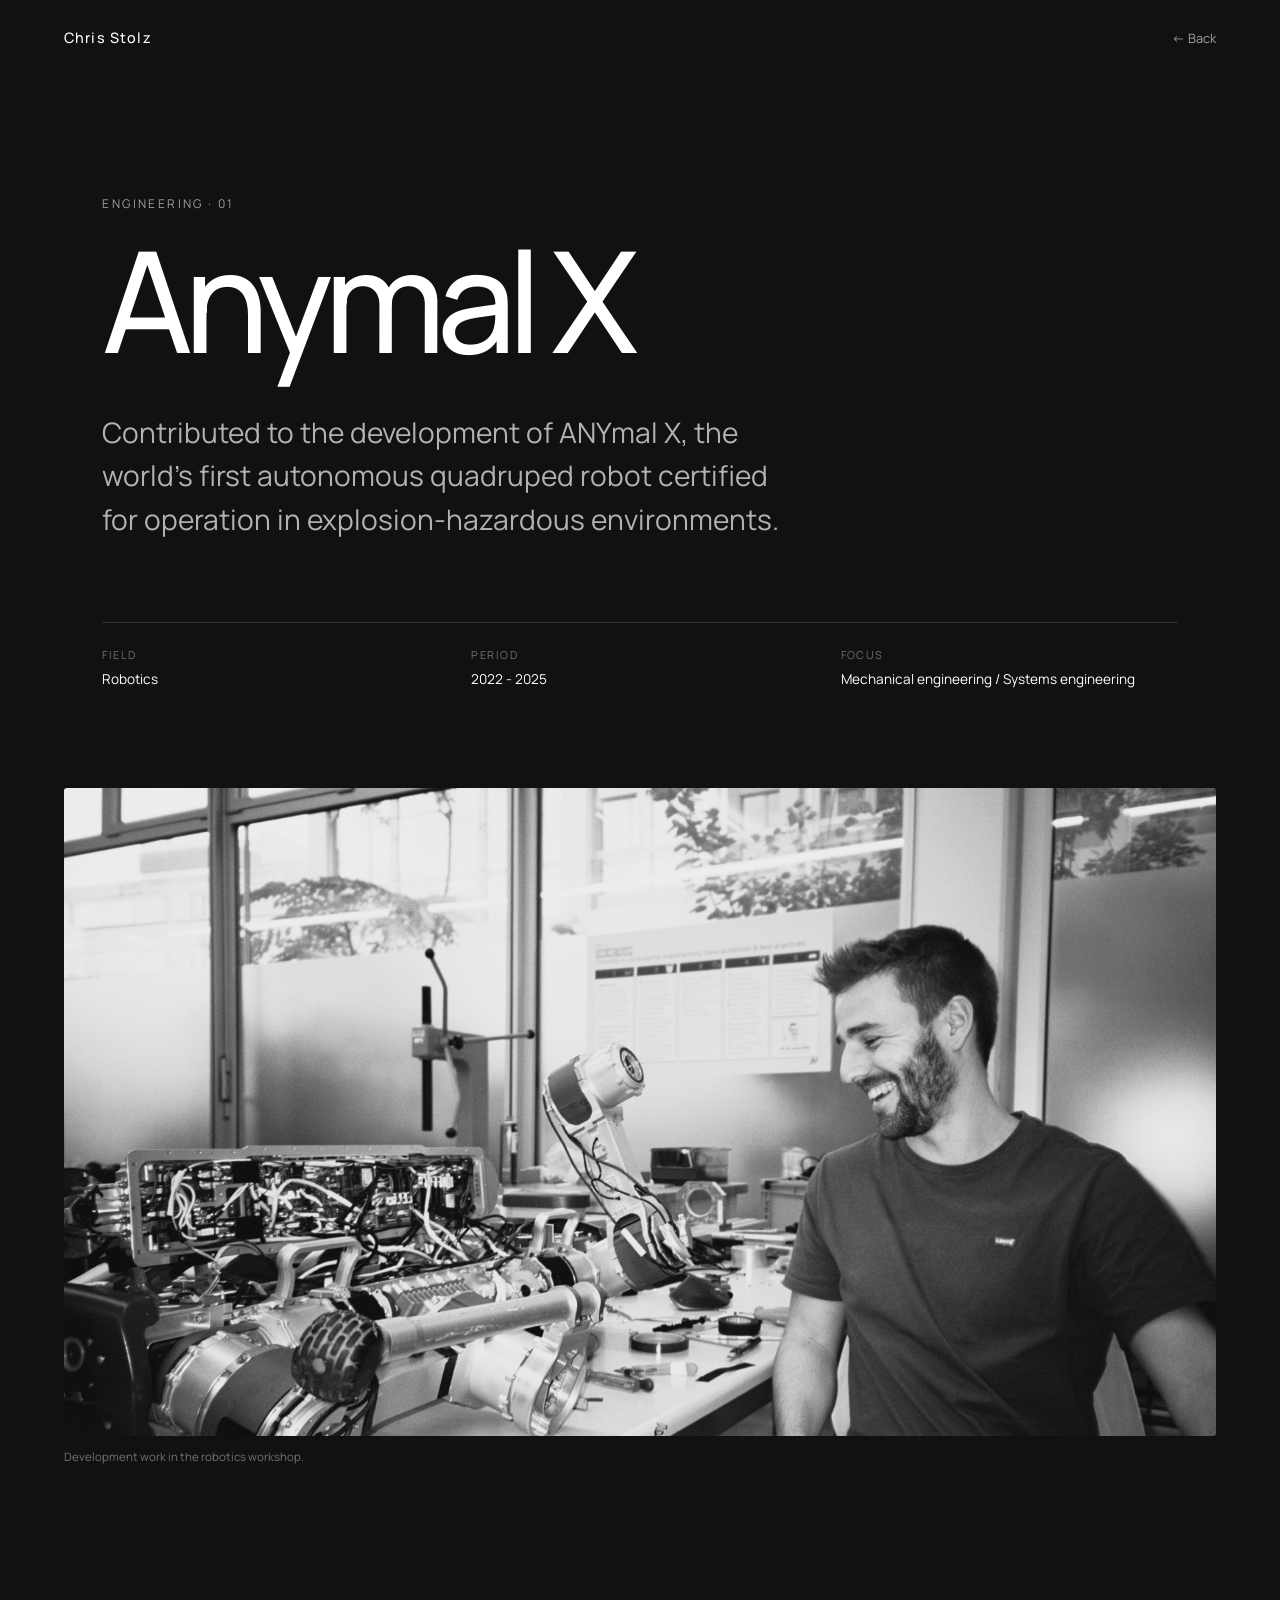
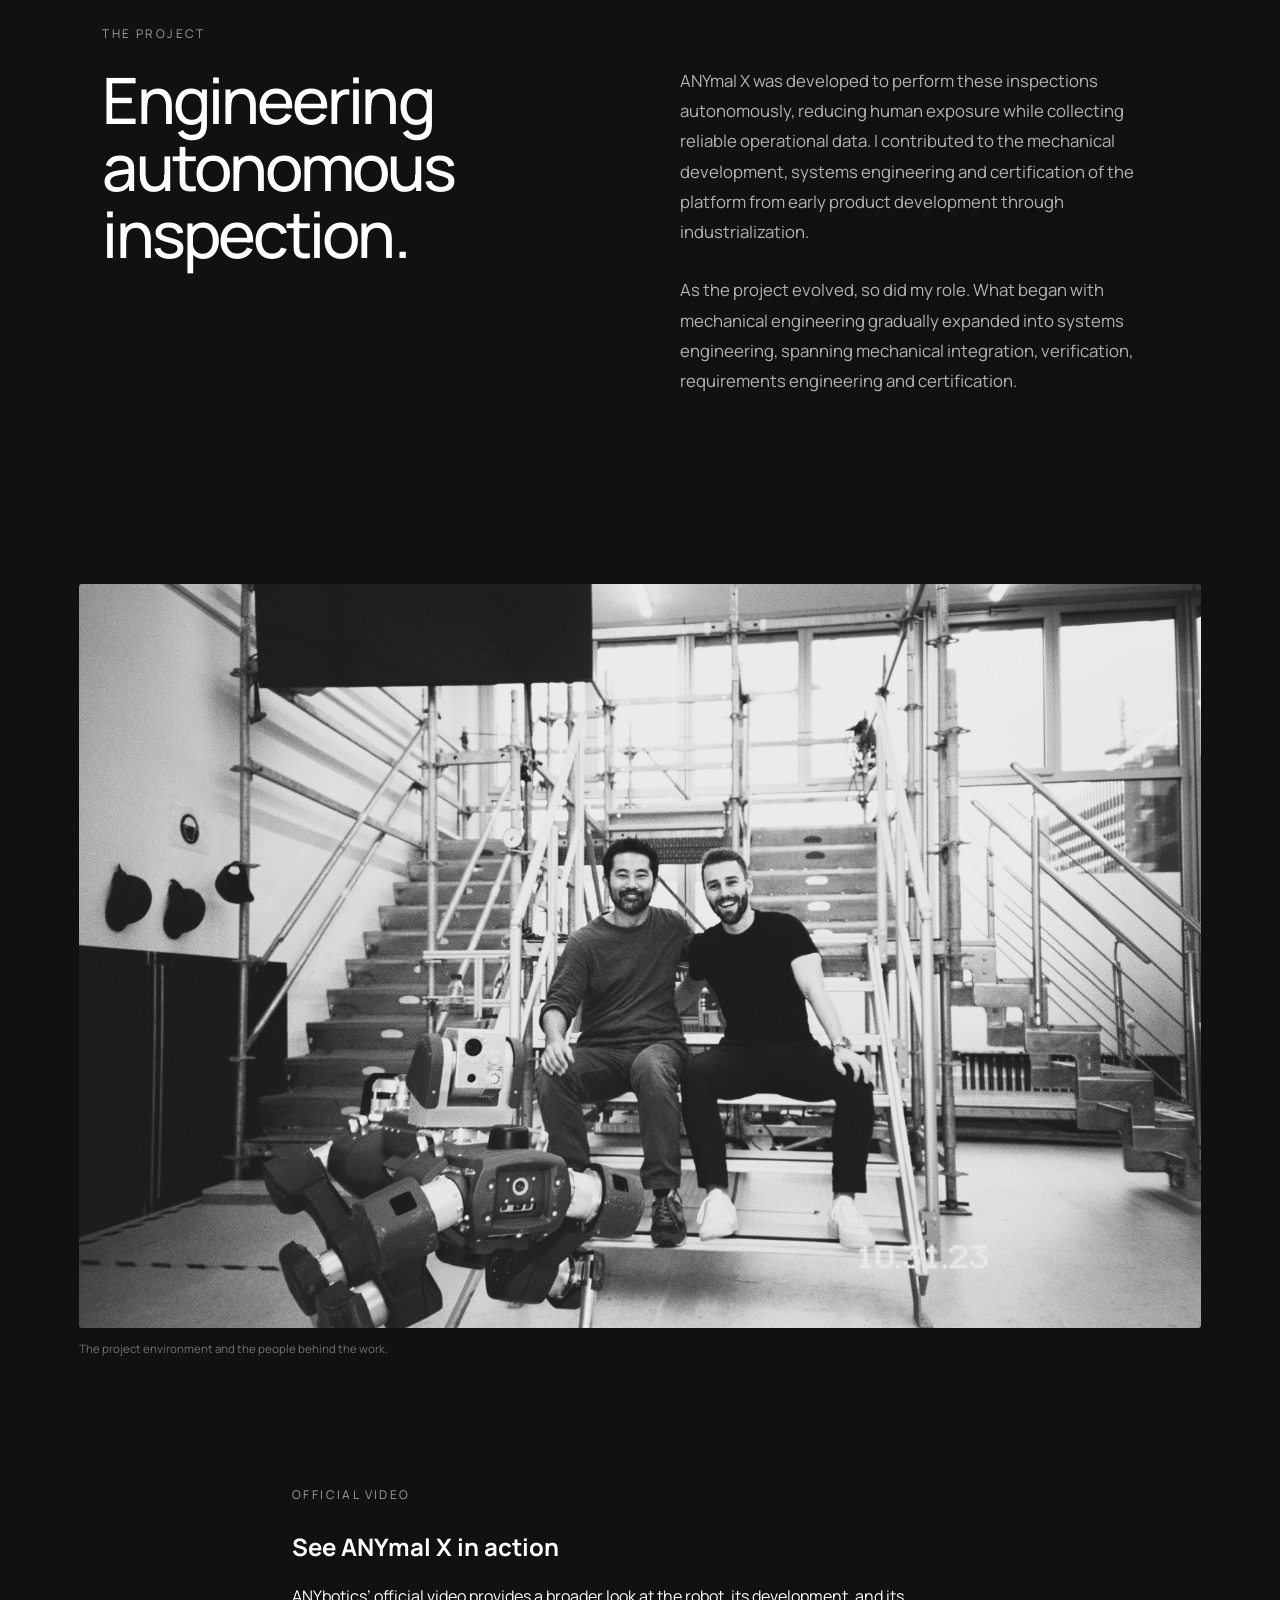
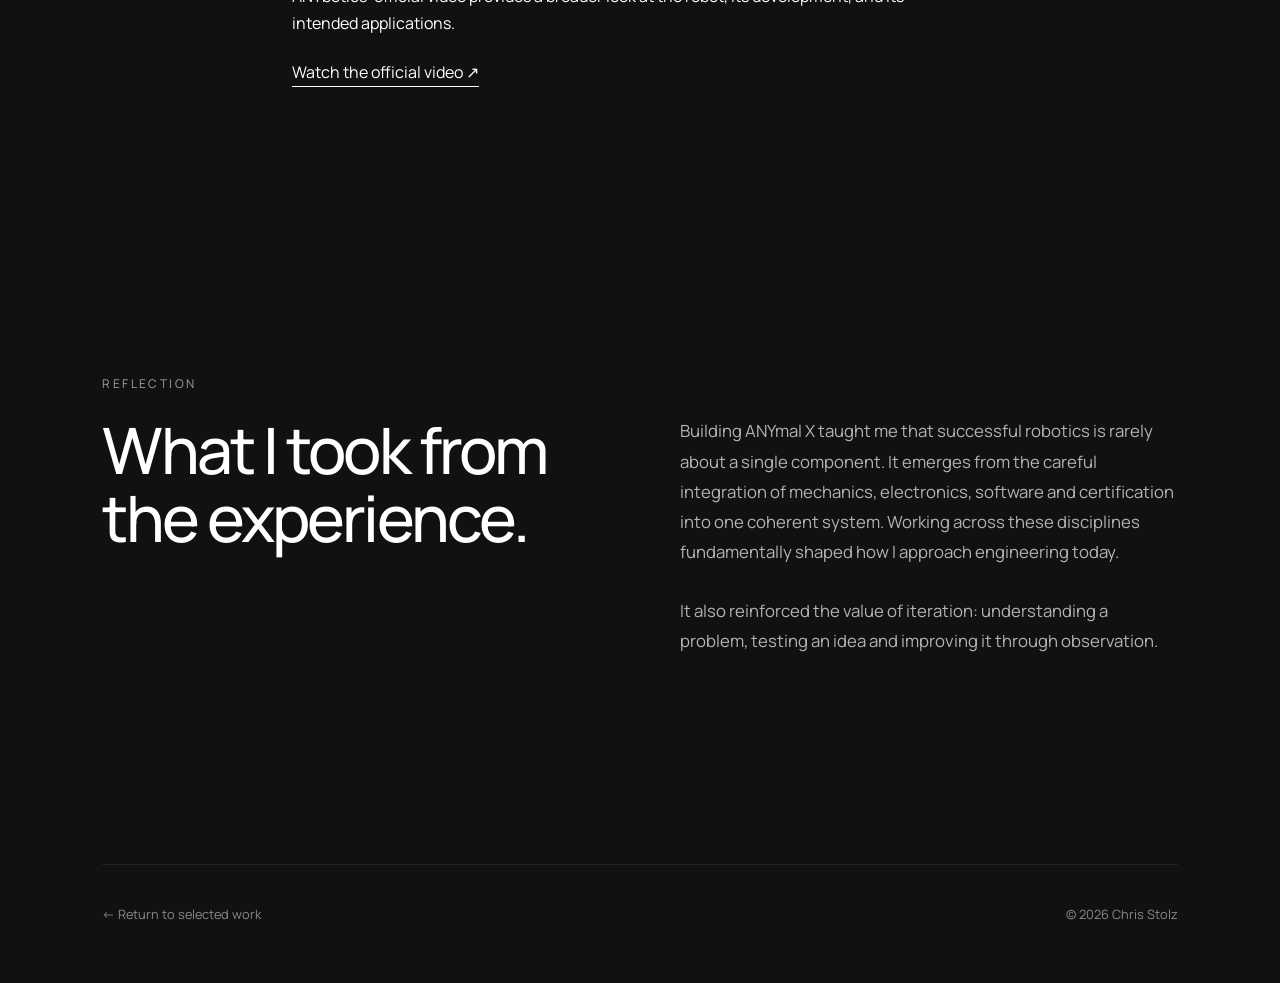
==== anymal-x.html @ 0d8bde3e "updated anymal x project page" ====
<!DOCTYPE html>
<html lang="en">

<head>
    <meta charset="UTF-8">

    <meta
        name="viewport"
        content="width=device-width, initial-scale=1.0"
    >

    <title>Anymal X — Chris Stolz</title>

    <meta
        name="description"
        content="An engineering project involving the Anymal X mobile robotic platform."
    >

    <link rel="preconnect" href="https://fonts.googleapis.com">
    <link rel="preconnect" href="https://fonts.gstatic.com" crossorigin>

    <link
        href="https://fonts.googleapis.com/css2?family=Manrope:wght@300;400;500;600&display=swap"
        rel="stylesheet"
    >

    <link rel="stylesheet" href="css/style.css">
</head>

<body class="project-page">

    <header class="project-navigation">

        <a href="index.html" class="project-home">
            Chris Stolz
        </a>

        <a href="index.html#engineering" class="project-back">
            ← Back
        </a>

    </header>

    <main>

        <section class="project-introduction">

            <p class="section-label">Engineering · 01</p>

            <h1>Anymal X</h1>

            <p class="project-lead">
                Contributed to the development of ANYmal X, the world's first autonomous quadruped robot certified for operation in explosion-hazardous environments.
            </p>

            <div class="project-details">

                <div>
                    <p class="project-detail-label">Field</p>
                    <p>Robotics</p>
                </div>

                <div>
                    <p class="project-detail-label">Period</p>
                    <p>2022 - 2025</p>
                </div>

                <div>
                    <p class="project-detail-label">Focus</p>
                    <p>Mechanical engineering / Systems engineering</p>
                </div>

            </div>

        </section>

        <figure class="project-hero-image">

            <img
                src="images/anymal-workshop.JPG"
                alt="Working beside the Anymal X robot in a robotics workshop"
            >

            <figcaption>
                Development work in the robotics workshop.
            </figcaption>

        </figure>

        <section class="project-story">

            <p class="section-label">The project</p>

            <div class="project-story-layout">

                <h2>
                    Engineering autonomous inspection.
                </h2>

                <div class="project-story-text">

                    <p>
                        ANYmal X was developed to perform these inspections autonomously, reducing human exposure while collecting reliable operational data. 
                        I contributed to the mechanical development, systems engineering and certification of the platform from early product development through industrialization.
                    </p>

                    <p>
                        As the project evolved, so did my role. What began with mechanical engineering gradually expanded into systems engineering, spanning mechanical integration, verification, requirements engineering and certification.
                    </p>

                </div>

            </div>

        </section>


        <figure class="project-secondary-image">

            <img
                src="images/anymal-team.JPG"
                alt="Two engineers seated beside the Anymal X robot"
                loading="lazy"
            >

            <figcaption>
                The project environment and the people behind the work.
            </figcaption>

        </figure>


        <section class="project-video">
            <p class="section-label">Official video</p>

            <h2>See ANYmal X in action</h2>

            <p>
                ANYbotics’ official video provides a broader look at the robot,
                its development, and its intended applications.
            </p>

            <a
                href="https://www.youtube.com/watch?v=wOWa8oQ7L2Q"
                target="_blank"
                rel="noopener noreferrer"
                class="video-link"
            >
                Watch the official video ↗
            </a>
        </section>




        <section class="project-story project-reflection">

            <p class="section-label">Reflection</p>

            <div class="project-story-layout">

                <h2>
                    What I took from the experience.
                </h2>

                <div class="project-story-text">

                    <p>
                        Building ANYmal X taught me that successful robotics is rarely about a single component. 
                        It emerges from the careful integration of mechanics, electronics, software and 
                        certification into one coherent system. Working across these disciplines fundamentally shaped how I approach engineering today.
                    </p>

                    <p>
                        It also reinforced the value of iteration:
                        understanding a problem, testing an idea and
                        improving it through observation.
                    </p>

                </div>

            </div>

        </section>

        <footer class="project-footer">

            <a href="index.html#engineering">
                ← Return to selected work
            </a>

            <p>© 2026 Chris Stolz</p>

        </footer>

    </main>

</body>

</html>
---- css/style.css ----
* {
    margin: 0;
    padding: 0;
    box-sizing: border-box;
}

html {
    scroll-behavior: smooth;
}

body {
    background: #111;
    color: white;
    font-family: "Manrope", sans-serif;
}

a {
    color: inherit;
    text-decoration: none;
}

/* Hero section */

.hero {
    position: relative;
    min-height: 100vh;

    background-image:
        linear-gradient(
            rgba(0, 0, 0, 0.35),
            rgba(0, 0, 0, 0.5)
        ),
        url("../images/hero.JPG");

    background-size: cover;
    background-position: center;
    background-repeat: no-repeat;

    display: flex;
    justify-content: center;
    align-items: center;

    text-align: center;
}

/* Navigation */

.navbar {
    position: absolute;
    top: 0;
    left: 0;

    width: 100%;
    padding: 28px 5%;

    display: flex;
    justify-content: space-between;
    align-items: center;
}

.logo {
    font-size: 1.1rem;
    font-weight: bold;
    letter-spacing: 0.15rem;
}

.nav-links {
    display: flex;
    gap: 32px;
}

.nav-links a {
    font-size: 0.9rem;
    opacity: 0.85;
    transition: opacity 0.2s ease;
}

.nav-links a:hover {
    opacity: 1;
}

/* Hero text */

.hero-content {
    padding: 0 24px;
}

.hero h1 {
    font-size: clamp(3rem, 7vw, 6rem);
    margin-bottom: 18px;
    letter-spacing: -0.04em;
    font-weight: 500;
}

.hero-content p {
    font-size: clamp(1rem, 2vw, 1.35rem);
    letter-spacing: 0.12em;
    line-height: 1.6;
}

/* Scroll indicator */

.scroll-link {
    position: absolute;
    bottom: 30px;

    display: flex;
    flex-direction: column;
    gap: 8px;

    font-size: 0.8rem;
    letter-spacing: 0.12em;
    text-transform: uppercase;
    opacity: 0.8;
}

.scroll-link span {
    font-size: 1.3rem;
}

/* General sections */

.section {
    min-height: 70vh;
    padding: 120px 8%;

    display: flex;
    flex-direction: column;
    justify-content: center;

    border-bottom: 1px solid rgba(255, 255, 255, 0.12);
}

.section-label {
    margin-bottom: 24px;

    font-size: 0.75rem;
    letter-spacing: 0.2em;
    text-transform: uppercase;
    opacity: 0.6;
}

.section h2 {
    max-width: 900px;

    font-size: clamp(2.2rem, 5vw, 4.5rem);
    line-height: 1.1;
    letter-spacing: -0.04em;
}

.section-text {
    max-width: 720px;
    margin-top: 32px;

    font-size: 1.15rem;
    line-height: 1.8;
    opacity: 0.75;
}



/* Contact */

.contact-links {
    margin-top: 48px;

    display: flex;
}

.contact-links a {
    font-size: 1rem;

    opacity: 0.6;

    border-bottom: 1px solid rgba(255,255,255,0.3);

    padding-bottom: 5px;

    transition:
        opacity .25s ease,
        border-color .25s ease;
}

.contact-links a:hover {
    opacity: 1;

    border-bottom-color: white;
}

.footer-note {
    margin-top: 80px;

    font-size: .8rem;

    letter-spacing: .08em;

    opacity: .25;
}




/* Featured engineering project */

.engineering-section {
    padding-bottom: 160px;
}

.featured-project {
    width: 100%;
    margin-top: 80px;

    display: block;
}

.featured-project-image {
    width: 100%;
    overflow: hidden;
    border-radius: 3px;
}

.featured-project-image img {
    width: 100%;
    height: auto;
    display: block;

    filter: grayscale(100%);

    transition:
        transform 0.7s ease,
        opacity 0.4s ease;
}

.featured-project:hover .featured-project-image img {
    transform: scale(1.008);
    opacity: 0.9;
}

.featured-project-info {
    margin-top: 28px;

    display: grid;
    grid-template-columns: 1fr 1fr;
    gap: 40px;
    align-items: start;
}

.project-number {
    margin-bottom: 8px;

    font-size: 0.7rem;
    letter-spacing: 0.15em;
    opacity: 0.4;
}

.featured-project h3 {
    font-size: clamp(2rem, 4vw, 3.6rem);
    font-weight: 500;
    line-height: 1;
    letter-spacing: -0.04em;
}

.project-summary {
    max-width: 500px;
    justify-self: end;
}

.project-summary p {
    font-size: 1rem;
    line-height: 1.7;
    opacity: 0.65;
}

.project-link {
    display: inline-block;
    margin-top: 24px;

    font-size: 0.85rem;
    letter-spacing: 0.04em;
    opacity: 0.7;

    transition: opacity 0.25s ease;
}

.featured-project:hover .project-link {
    opacity: 1;
}

























/* Photography contact sheet */

.photography-section {
    padding-bottom: 160px;
}


.contact-sheet {
    width: 100%;
    margin-top: 100px;

    display: grid;
    grid-template-columns: repeat(12, minmax(0, 1fr));
    gap: 90px 36px;

    align-items: start;
}



.photo-frame {
    padding: 0;
    border: 0;
    background: none;
    cursor: zoom-in;

    display: block;
    overflow: hidden;
}


.photo-large {
    grid-column: span 7;
}

.photo-medium {
    grid-column: span 5;
}

.photo-small {
    grid-column: span 4;
}

.photo-lower {
    margin-top: 80px;
}



.photo-frame img {
    width: 100%;
    height: auto;
    display: block;
    border-radius: 3px;

    transition:
        transform 0.5s ease,
        opacity 0.5s ease;
}

.photo-frame:hover img {
    transform: scale(1.015);
    opacity: 0.88;
}

/* Lightbox */

.lightbox {
    position: fixed;
    inset: 0;
    z-index: 1000;

    padding: 40px;

    display: flex;
    justify-content: center;
    align-items: center;

    background: rgba(8, 8, 8, 0.96);

    opacity: 0;
    visibility: hidden;

    transition:
        opacity 0.3s ease,
        visibility 0.3s ease;
}

.lightbox.is-open {
    opacity: 1;
    visibility: visible;
}

.lightbox-content {
    max-width: min(92vw, 1500px);
    max-height: 92vh;

    display: flex;
    flex-direction: column;
    align-items: center;
}

.lightbox-image {
    display: block;

    max-width: 100%;
    max-height: 72vh;

    object-fit: contain;
}


.lightbox-caption {
    margin-top: 24px;
    padding-bottom: 8px;

    text-align: center;
    color: rgba(255, 255, 255, 0.52);
}

.lightbox-caption p {
    margin: 4px 0;

    font-size: 0.78rem;
    line-height: 1.5;
    letter-spacing: 0.04em;
}

.lightbox-caption .lightbox-title {
    margin-bottom: 10px;

    color: rgba(255, 255, 255, 0.9);
    font-size: 0.95rem;
    font-weight: 500;
}

.lightbox-caption .lightbox-film {
    margin-top: 10px;
}

.lightbox-caption .lightbox-credit {
    margin-top: 10px;
    font-size: 0.7rem;
    opacity: 0.75;
}



.lightbox-close {
    position: absolute;
    top: 24px;
    right: 30px;

    border: 0;
    padding: 8px;

    background: none;
    color: white;

    font-family: inherit;
    font-size: 2rem;
    font-weight: 200;

    cursor: pointer;
    opacity: 0.65;
}

.lightbox-close:hover {
    opacity: 1;
}

body.lightbox-open {
    overflow: hidden;
}























/* Tablet and smartphone layout */

@media (max-width: 700px) {
    .hero {
        min-height: 100svh;

        /*
        Move the visible crop toward the most important
        part of the photograph.
        */
        background-position: 62% center;
    }

    .navbar {
        padding: 20px;
    }

    .logo {
        font-size: 1rem;
    }

    .nav-links {
        gap: 18px;
    }

    .nav-links a {
        font-size: 0.75rem;
    }

    .hero-content {
        width: 100%;
        padding: 0 24px;
    }

    .hero h1 {
        font-size: clamp(2.8rem, 14vw, 4.2rem);
        line-height: 1;
        margin-bottom: 16px;
    }

    .hero-content p {
        max-width: 300px;
        margin: 0 auto;

        font-size: 0.9rem;
        line-height: 1.7;
        letter-spacing: 0.08em;
    }

    .scroll-link {
        bottom: 22px;
        font-size: 0.65rem;
    }

    .section {
        min-height: auto;
        padding: 90px 24px;
    }

    .section h2 {
        font-size: clamp(2.2rem, 11vw, 3.4rem);
    }

    .section-text {
        font-size: 1rem;
        line-height: 1.7;
    }


    .photography-section {
    padding-bottom: 100px;
    }


    .contact-sheet {
        margin-top: 56px;

        grid-template-columns: repeat(2, minmax(0, 1fr));
        gap: 34px 16px;
    }

    .photo-large,
    .photo-medium,
    .photo-small {
        grid-column: span 1;
    }

    .photo-lower {
        margin-top: 32px;
    }
 

    .lightbox {
        padding: 18px;
    }

    .lightbox-image {
        max-width: 100%;
        max-height: 68vh;
    }

    .lightbox-close {
        top: 14px;
        right: 16px;
    }


    .lightbox-content {
    max-width: 100%;
    max-height: 92vh;
    }


    .lightbox-caption {
        margin-top: 18px;
    }

    .lightbox-caption p {
        font-size: 0.72rem;
    }


    .engineering-section {
    padding-bottom: 100px;
    }

    .featured-project {
        margin-top: 56px;
    }

    .featured-project-info {
        margin-top: 20px;

        grid-template-columns: 1fr;
        gap: 24px;
    }

    .project-summary {
        justify-self: start;
    }

    .featured-project h3 {
        font-size: 2.4rem;
    }

}

@media (max-width: 520px) {
    .nav-links a:nth-child(2),
    .nav-links a:nth-child(3) {
        display: none;
    }

    .contact-sheet {
        grid-template-columns: 1fr;
        gap: 42px;
    }

    .photo-large,
    .photo-medium,
    .photo-small {
        grid-column: 1;
    }

    .photo-lower {
        margin-top: 0;
    }
}














/* Individual project page */

.project-page {
    background: #111;
}

.project-navigation {
    width: 100%;
    padding: 28px 5%;

    display: flex;
    justify-content: space-between;
    align-items: center;
}

.project-home {
    font-size: 0.9rem;
    font-weight: 500;
    letter-spacing: 0.08em;
}

.project-back {
    font-size: 0.8rem;
    opacity: 0.6;

    transition: opacity 0.25s ease;
}

.project-back:hover {
    opacity: 1;
}

.project-introduction {
    padding: 120px 8% 100px;
}

.project-introduction h1 {
    max-width: 1100px;

    font-size: clamp(4rem, 11vw, 10rem);
    font-weight: 500;
    line-height: 0.9;
    letter-spacing: -0.065em;
}

.project-lead {
    max-width: 700px;
    margin-top: 48px;

    font-size: clamp(1.2rem, 2.2vw, 1.8rem);
    line-height: 1.55;
    opacity: 0.68;
}

.project-details {
    margin-top: 80px;

    display: grid;
    grid-template-columns: repeat(3, 1fr);
    gap: 32px;

    border-top: 1px solid rgba(255, 255, 255, 0.14);
    padding-top: 24px;
}

.project-details p {
    font-size: 0.85rem;
}

.project-detail-label {
    margin-bottom: 8px;

    font-size: 0.68rem !important;
    letter-spacing: 0.13em;
    text-transform: uppercase;
    opacity: 0.4;
}

.project-hero-image,
.project-secondary-image {
    margin: 0;
    padding: 0 5%;
}

.project-hero-image img,
.project-secondary-image img {
    width: 100%;
    height: auto;
    display: block;

    border-radius: 3px;
    filter: grayscale(100%);
}

.project-hero-image figcaption,
.project-secondary-image figcaption {
    margin-top: 12px;

    font-size: 0.72rem;
    line-height: 1.5;
    opacity: 0.4;
}

.project-story {
    padding: 160px 8%;
}

.project-story-layout {
    display: grid;
    grid-template-columns: 1fr 1fr;
    gap: 80px;
}

.project-story h2 {
    max-width: 620px;

    font-size: clamp(2.4rem, 5vw, 5rem);
    font-weight: 500;
    line-height: 1.05;
    letter-spacing: -0.045em;
}

.project-story-text {
    max-width: 600px;
}

.project-story-text p {
    margin-bottom: 28px;

    font-size: 1.05rem;
    line-height: 1.8;
    opacity: 0.68;
}

.project-secondary-image {
    max-width: 1250px;
    margin: 0 auto;
}

.project-reflection {
    padding-bottom: 180px;
}

.project-footer {
    margin: 0 8%;
    padding: 40px 0 60px;

    display: flex;
    justify-content: space-between;

    border-top: 1px solid rgba(255, 255, 255, 0.14);

    font-size: 0.8rem;
    opacity: 0.5;
}


.project-video {
    max-width: 760px;
    margin: 8rem auto;
    padding: 0 2rem;
}

.project-video h2 {
    margin: 0.75rem 0 1.25rem;
}

.project-video p {
    max-width: 620px;
    line-height: 1.7;
}

.video-link {
    display: inline-block;
    margin-top: 1.5rem;
    color: inherit;
    text-decoration: none;
    border-bottom: 1px solid currentColor;
    padding-bottom: 0.2rem;
}

.video-link:hover {
    opacity: 0.6;
}




























/* Project page — mobile correction */

@media (max-width: 700px) {

    html,
    body {
        width: 100%;
        overflow-x: hidden;
    }

    .project-page main {
        width: 100%;
    }

    .project-navigation {
        width: 100%;
        padding: 20px 24px;

        display: flex;
        justify-content: space-between;
        align-items: center;
    }

    .project-home,
    .project-back {
        font-size: 0.78rem;
    }

    .project-introduction {
        width: 100%;
        padding: 80px 24px 64px;
    }

    .project-introduction h1 {
        width: 100%;
        max-width: none;

        font-size: clamp(3.8rem, 20vw, 6rem);
        line-height: 0.92;
        letter-spacing: -0.06em;

        overflow-wrap: break-word;
    }

    .project-lead {
        max-width: 100%;
        margin-top: 32px;

        font-size: 1.08rem;
        line-height: 1.65;
    }

    .project-details {
        width: 100%;
        margin-top: 52px;

        grid-template-columns: 1fr;
        gap: 26px;

        padding-top: 22px;
    }

    .project-hero-image,
    .project-secondary-image {
        width: 100%;
        max-width: none;
        margin: 0;
        padding: 0 24px;
    }

    .project-hero-image img,
    .project-secondary-image img {
        width: 100%;
        height: auto;

        object-fit: contain;
    }

    .project-hero-image figcaption,
    .project-secondary-image figcaption {
        margin-top: 10px;
        padding-right: 12px;

        font-size: 0.68rem;
    }

    .project-story {
        width: 100%;
        padding: 96px 24px;
    }

    .project-story-layout {
        width: 100%;

        display: grid;
        grid-template-columns: 1fr;
        gap: 38px;
    }

    .project-story h2 {
        max-width: 100%;

        font-size: clamp(2.3rem, 11vw, 3.2rem);
        line-height: 1.08;
    }

    .project-story-text {
        max-width: 100%;
    }

    .project-story-text p {
        margin-bottom: 24px;

        font-size: 1rem;
        line-height: 1.75;
    }

    .project-reflection {
        padding-bottom: 110px;
    }

    .project-footer {
        width: auto;
        margin: 0 24px;
        padding: 34px 0 44px;

        flex-direction: column;
        align-items: flex-start;
        gap: 24px;
    }
}
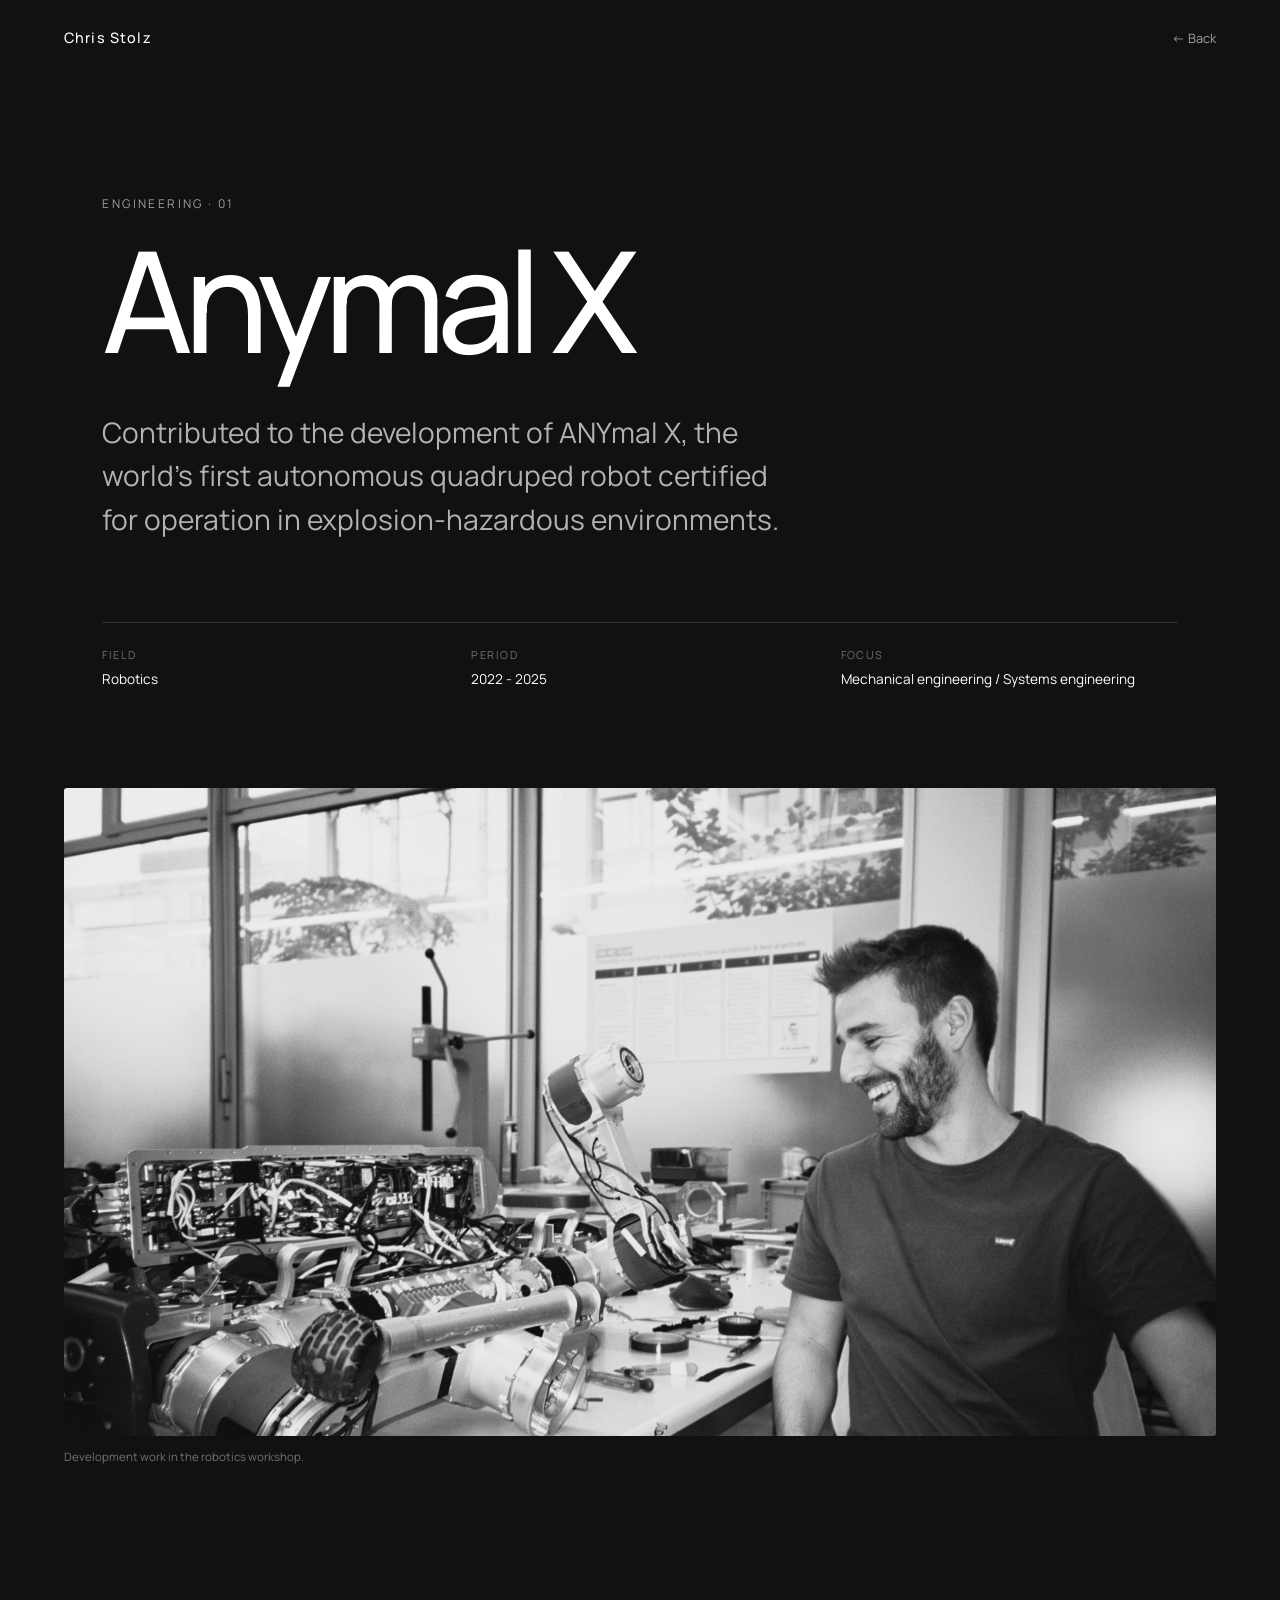
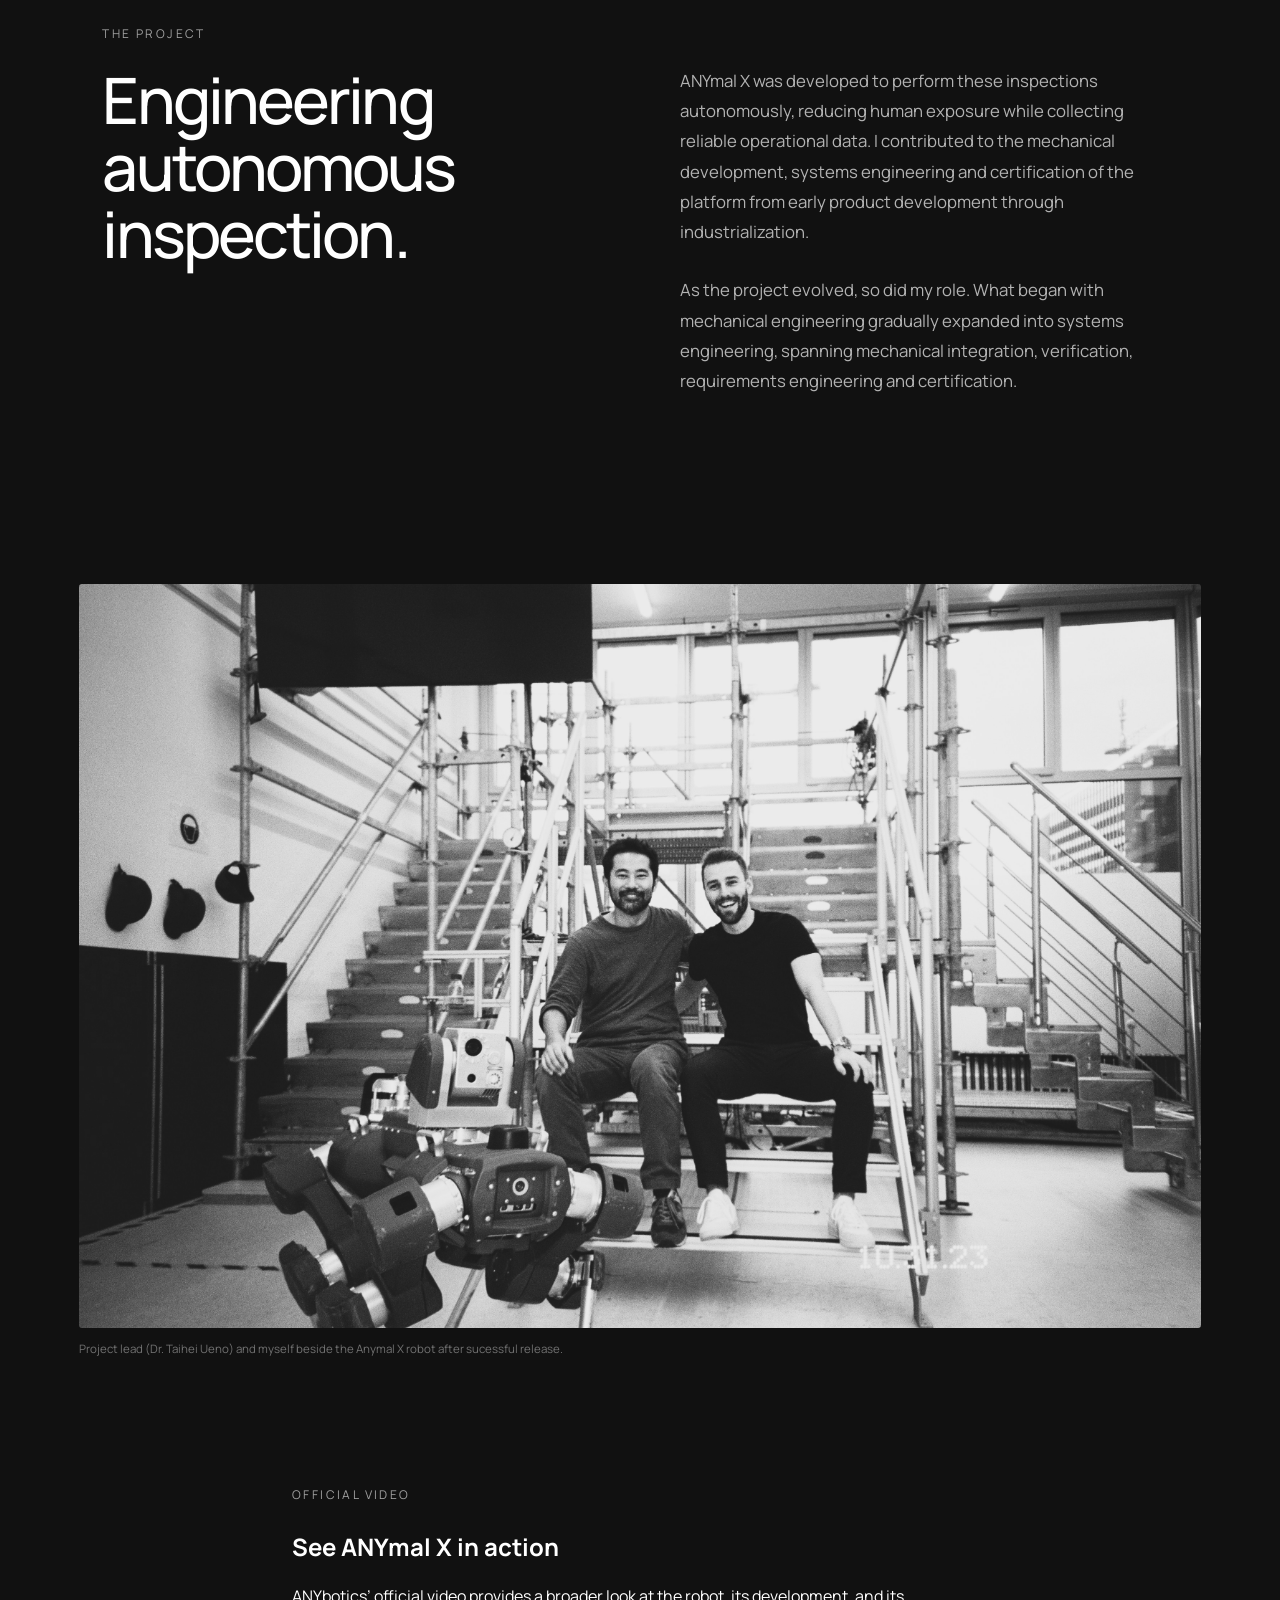
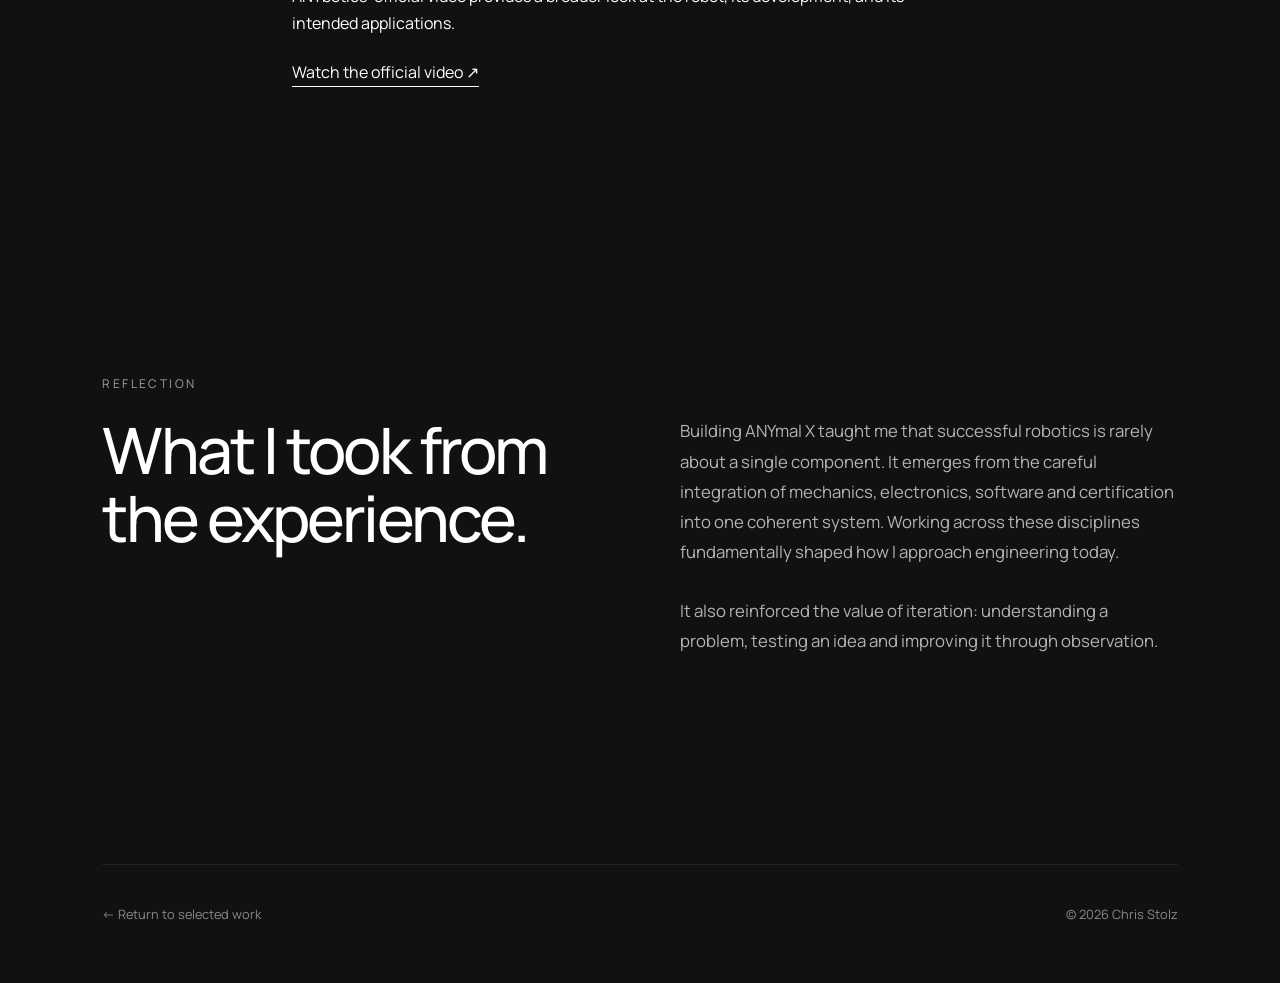
==== commit 07bcf109: "updated figure caption" ====
--- a/anymal-x.html
+++ b/anymal-x.html
@@ -124,7 +124,7 @@
             >
 
             <figcaption>
-                The project environment and the people behind the work.
+                Project lead (Dr. Taihei Ueno) and myself beside the Anymal X robot after sucessful release.
             </figcaption>
 
         </figure>
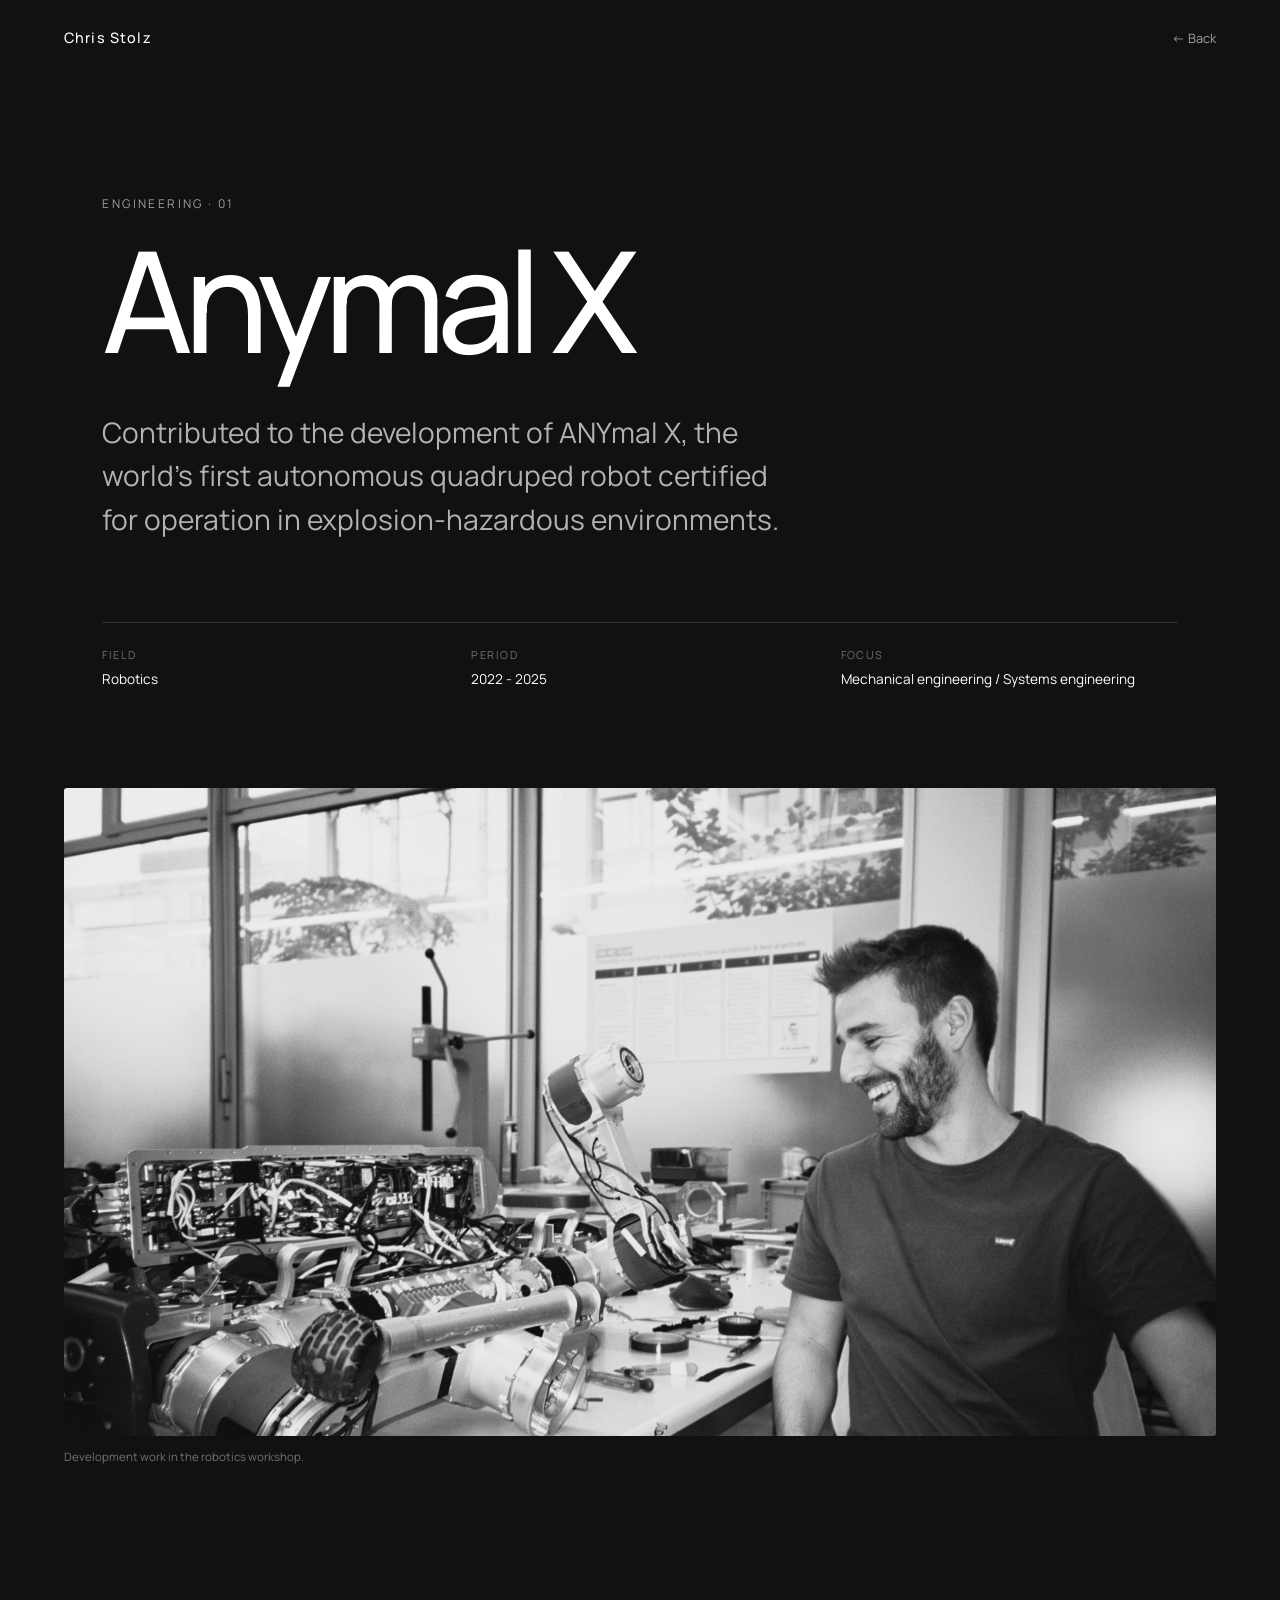
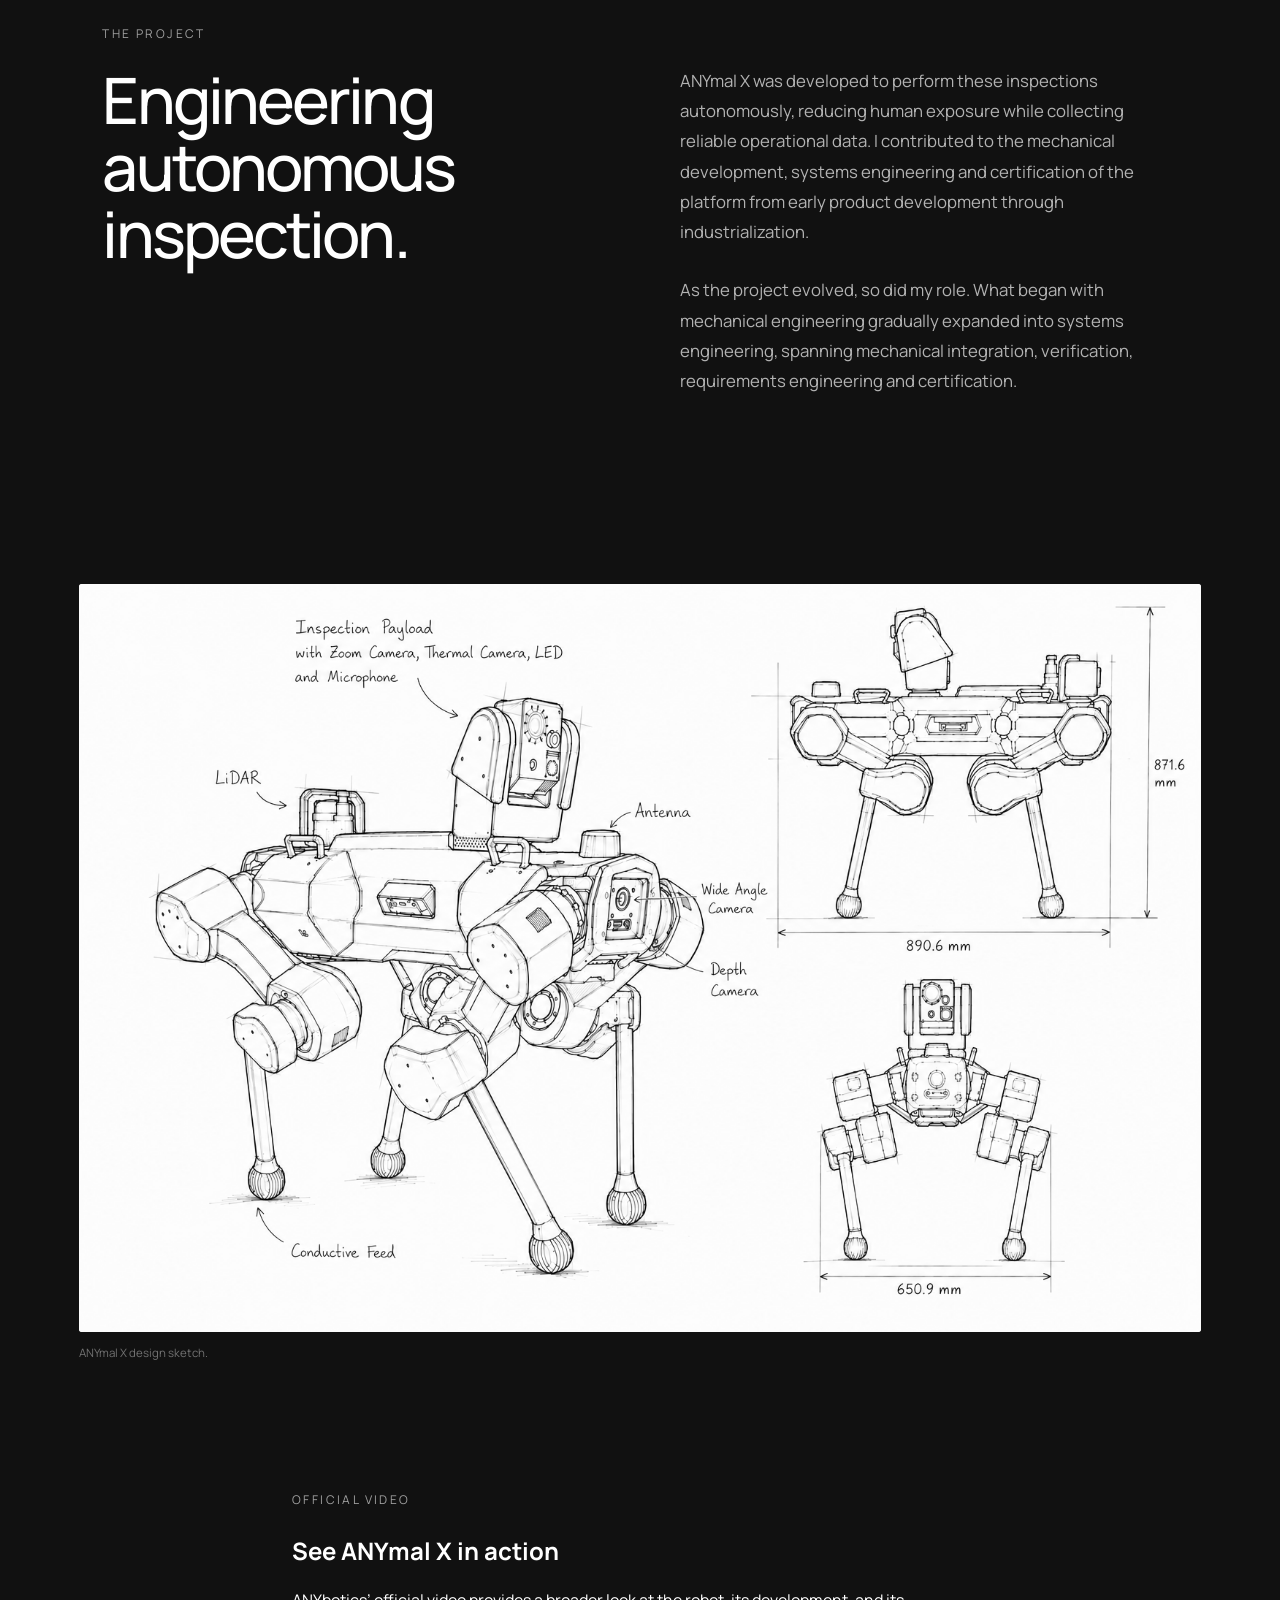
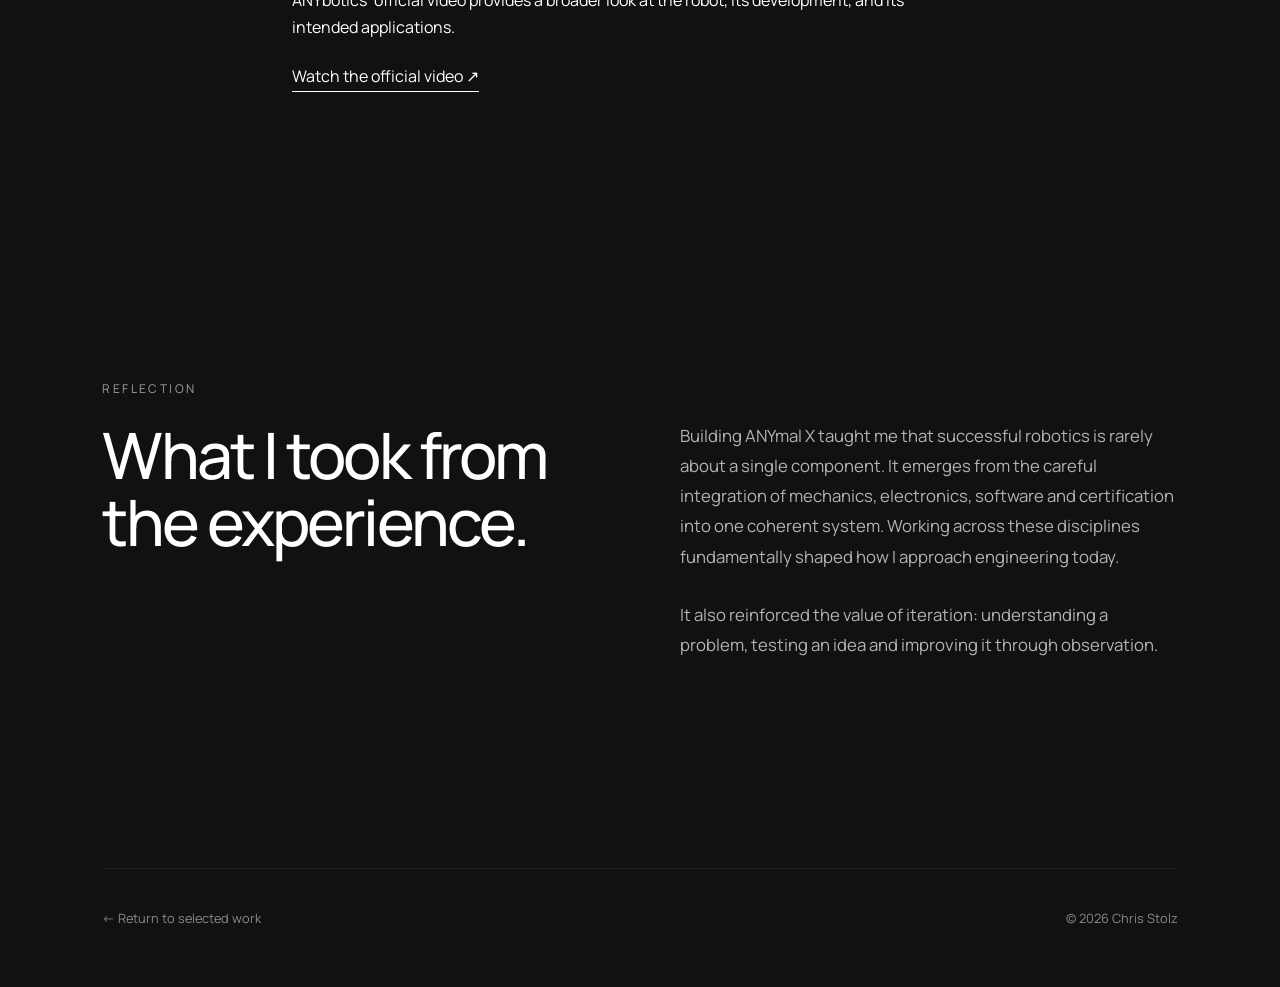
==== commit 82c0880a: "ANYmal X sketch" ====
--- a/anymal-x.html
+++ b/anymal-x.html
@@ -118,13 +118,13 @@
         <figure class="project-secondary-image">
 
             <img
-                src="images/anymal-team.JPG"
-                alt="Two engineers seated beside the Anymal X robot"
+                src="images/anymal-sketch.svg"
+                alt="ANYmal X design sketch"
                 loading="lazy"
             >
 
             <figcaption>
-                Project lead (Dr. Taihei Ueno) and myself beside the Anymal X robot after sucessful release.
+                ANYmal X design sketch.
             </figcaption>
 
         </figure>
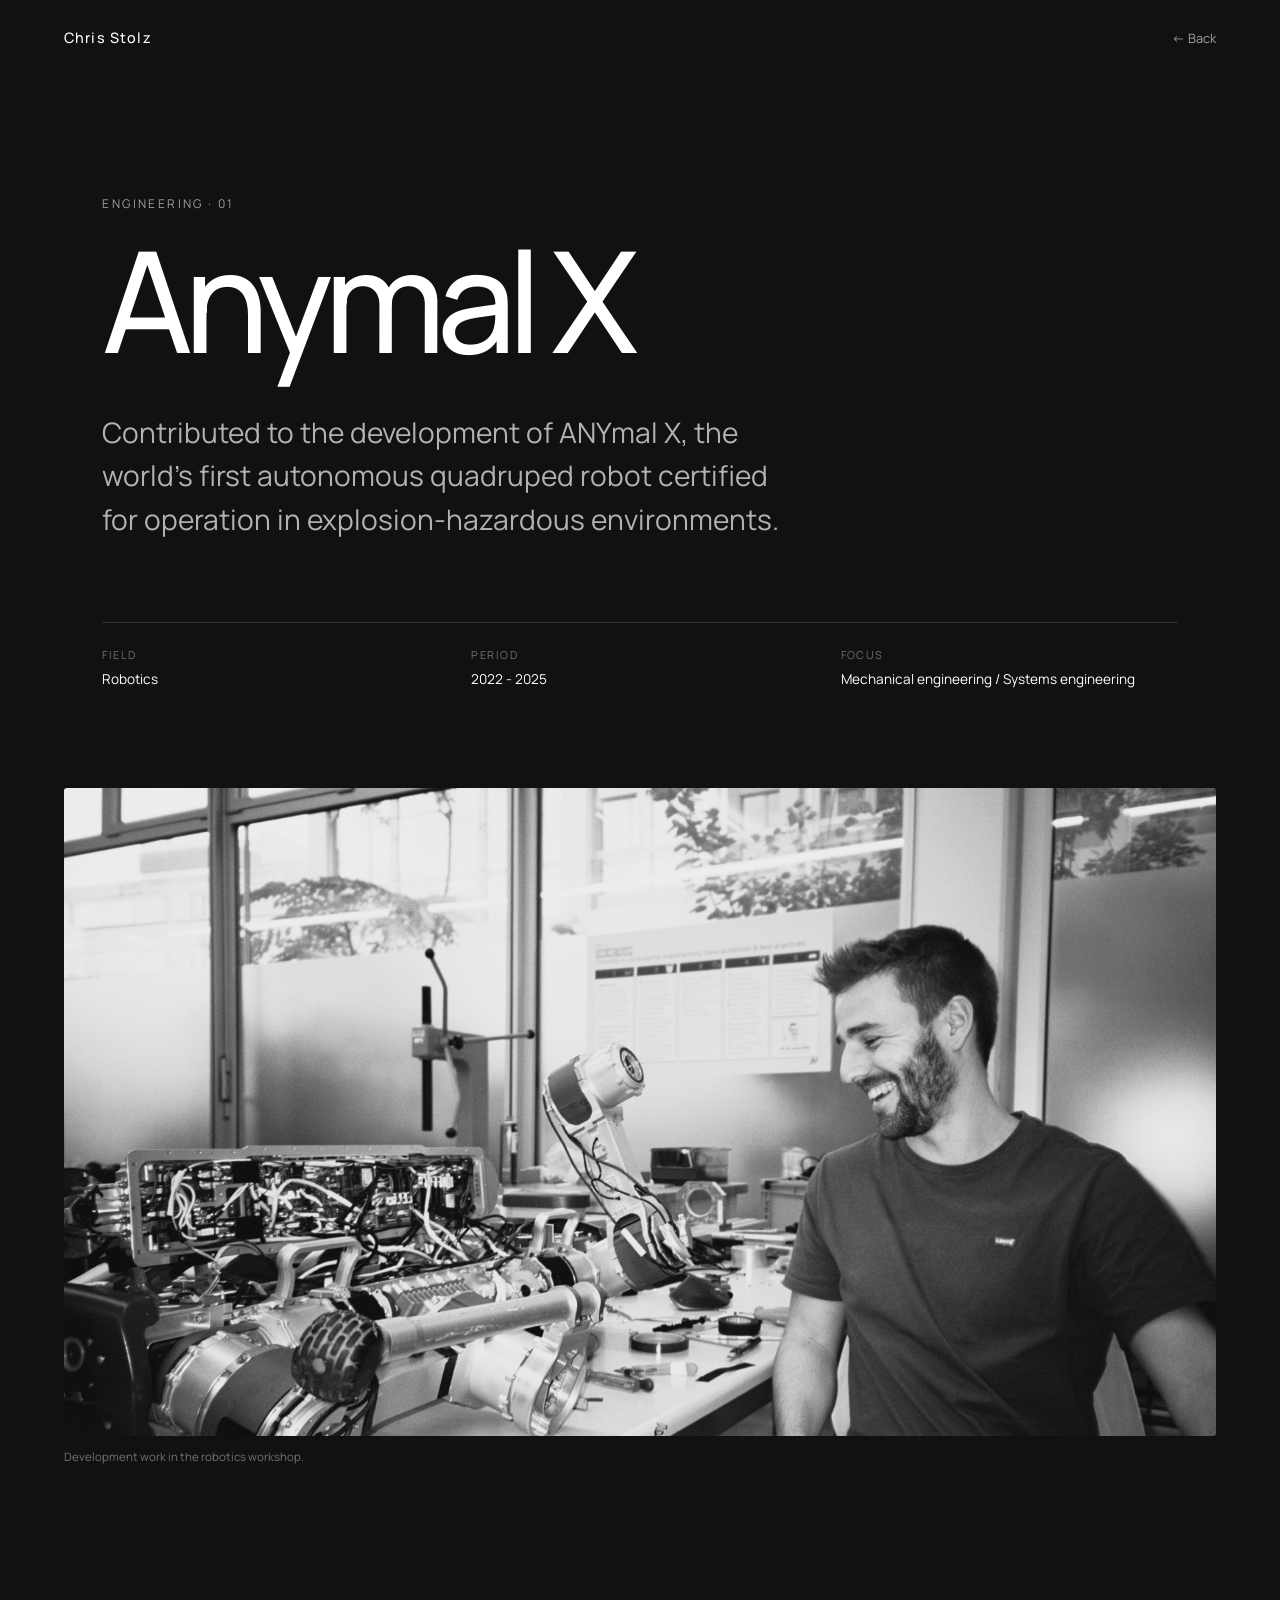
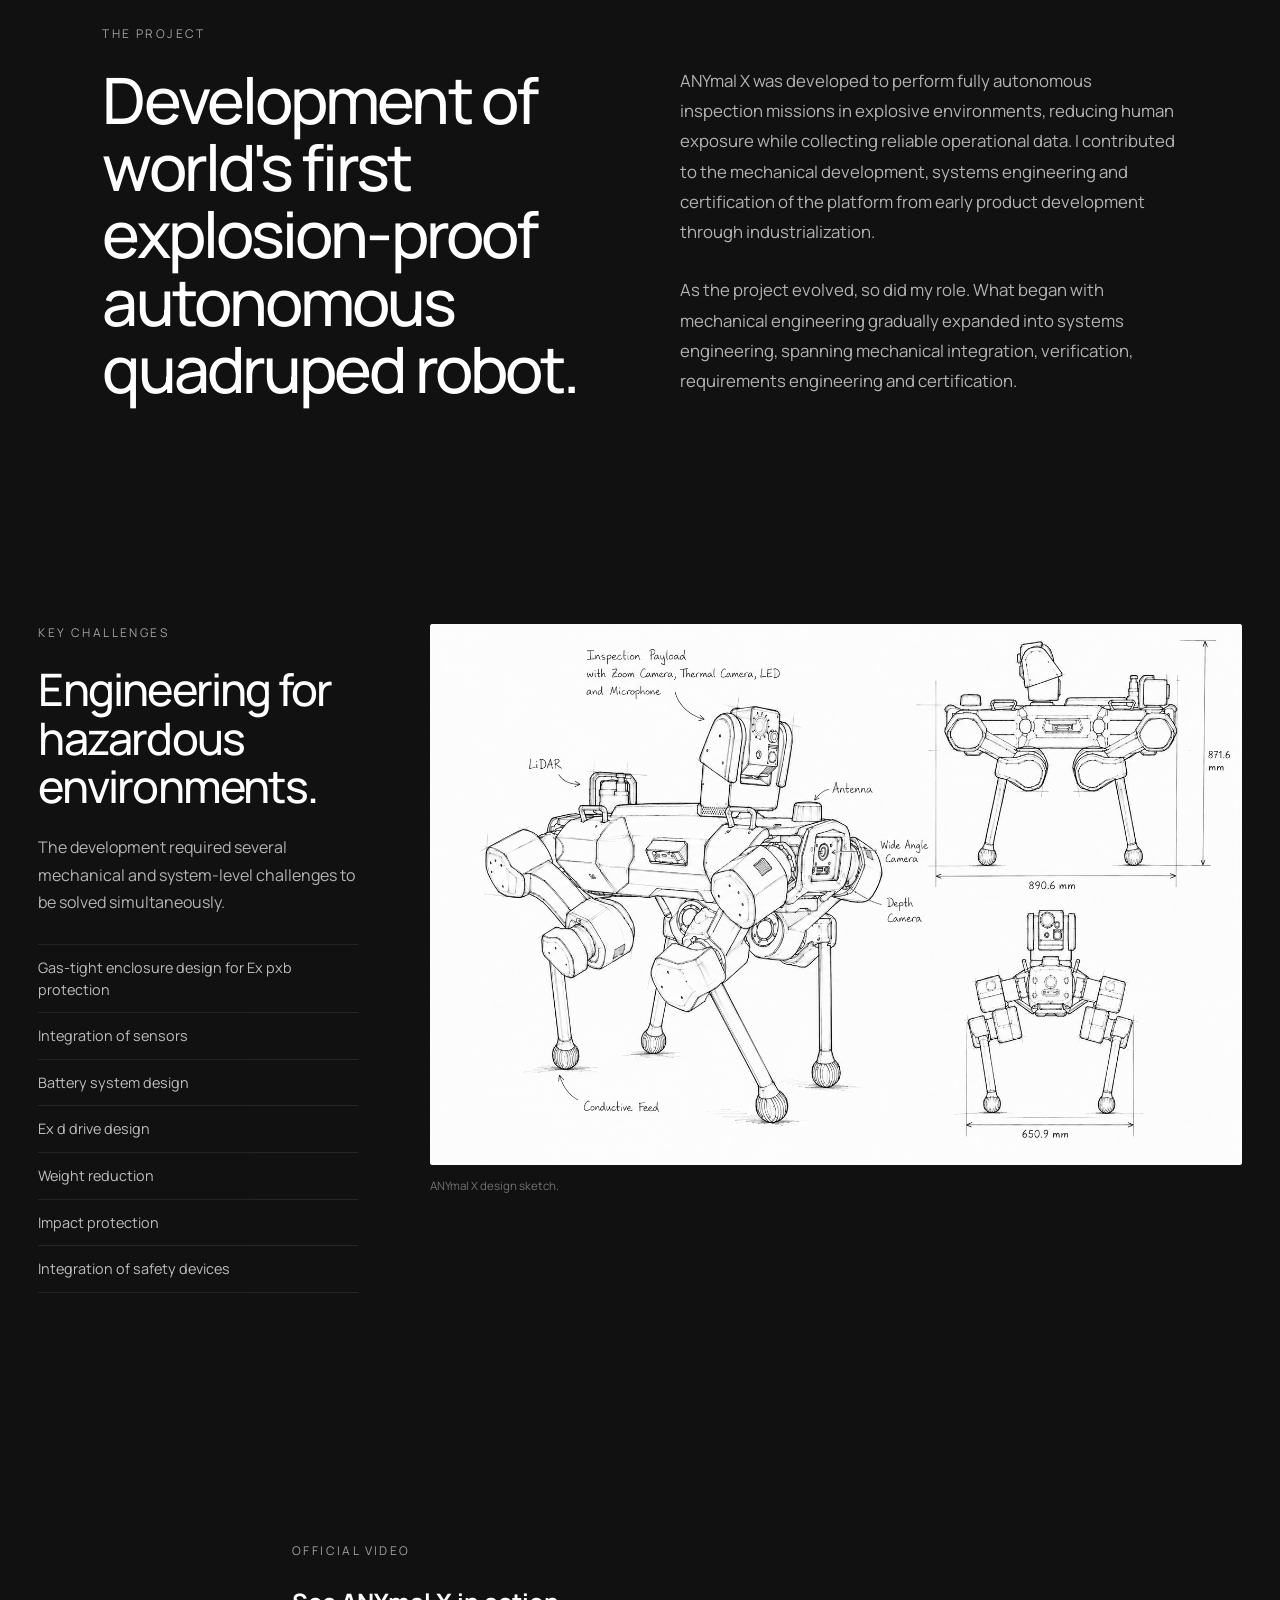
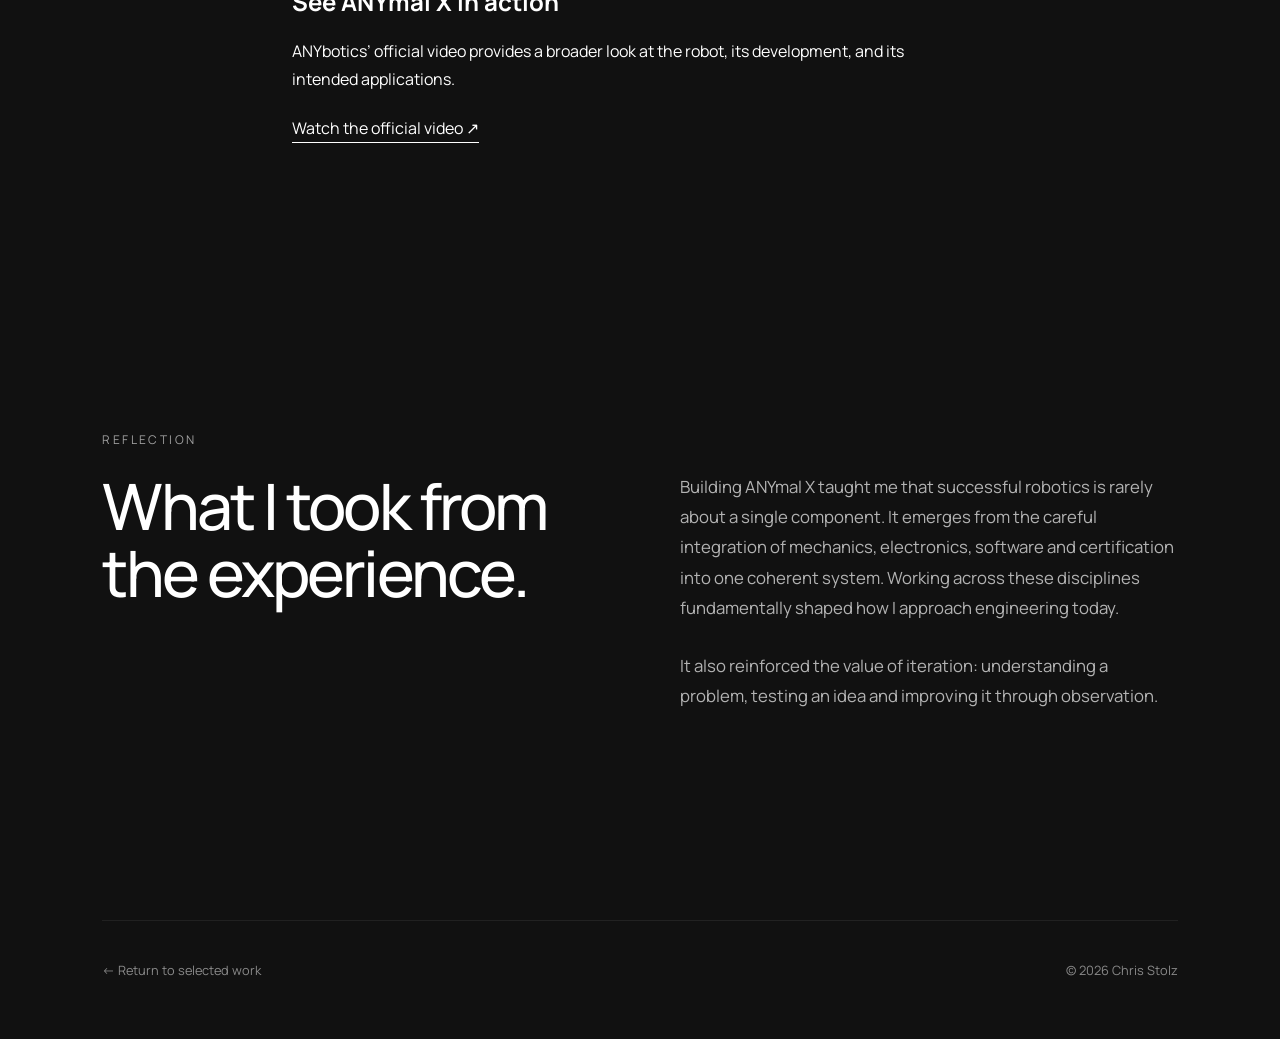
==== commit 55e24124: "updated layout and implemented key challanges" ====
--- a/anymal-x.html
+++ b/anymal-x.html
@@ -78,7 +78,7 @@
 
             <img
                 src="images/anymal-workshop.JPG"
-                alt="Working beside the Anymal X robot in a robotics workshop"
+                alt="Working beside the Anymal X prototype robot in a lab"
             >
 
             <figcaption>
@@ -94,13 +94,13 @@
             <div class="project-story-layout">
 
                 <h2>
-                    Engineering autonomous inspection.
+                    Development of world's first explosion-proof autonomous quadruped robot.
                 </h2>
 
                 <div class="project-story-text">
 
                     <p>
-                        ANYmal X was developed to perform these inspections autonomously, reducing human exposure while collecting reliable operational data. 
+                        ANYmal X was developed to perform fully autonomous inspection missions in explosive environments, reducing human exposure while collecting reliable operational data. 
                         I contributed to the mechanical development, systems engineering and certification of the platform from early product development through industrialization.
                     </p>
 
@@ -115,19 +115,48 @@
         </section>
 
 
-        <figure class="project-secondary-image">
-
-            <img
-                src="images/anymal-sketch.svg"
-                alt="ANYmal X design sketch"
-                loading="lazy"
-            >
-
-            <figcaption>
-                ANYmal X design sketch.
-            </figcaption>
-
-        </figure>
+        <section class="project-challenges">
+
+    <div class="project-challenges-text">
+
+        <p class="section-label">Key challenges</p>
+
+        <h2>
+            Engineering for hazardous environments.
+        </h2>
+
+        <p>
+            The development required several mechanical and system-level
+            challenges to be solved simultaneously.
+        </p>
+
+        <ul>
+            <li>Gas-tight enclosure design for Ex pxb protection</li>
+            <li>Integration of sensors</li>
+            <li>Battery system design</li>
+            <li>Ex d drive design</li>
+            <li>Weight reduction</li>
+            <li>Impact protection</li>
+            <li>Integration of safety devices</li>
+        </ul>
+
+    </div>
+
+    <figure class="project-secondary-image">
+
+        <img
+            src="images/anymal-sketch.svg"
+            alt="ANYmal X design sketch"
+            loading="lazy"
+        >
+
+        <figcaption>
+            ANYmal X design sketch.
+        </figcaption>
+
+    </figure>
+
+</section>
 
 
         <section class="project-video">
--- a/css/style.css
+++ b/css/style.css
@@ -824,9 +824,68 @@
 }
 
 .project-secondary-image {
-    max-width: 1250px;
+    max-width: 1700px;
     margin: 0 auto;
 }
+
+
+.project-challenges {
+    width: min(94vw, 1800px);
+    margin: 0 auto;
+    padding: 40px 0 120px;
+
+    display: grid;
+    grid-template-columns: 320px 1fr;
+    gap: 72px;
+    align-items: start;
+}
+
+.project-challenges-text {
+    max-width: 420px;
+}
+
+.project-challenges-text h2 {
+    margin-bottom: 24px;
+
+    font-size: clamp(2rem, 3.5vw, 3.8rem);
+    font-weight: 500;
+    line-height: 1.08;
+    letter-spacing: -0.04em;
+}
+
+.project-challenges-text > p:not(.section-label) {
+    margin-bottom: 28px;
+
+    font-size: 1rem;
+    line-height: 1.7;
+    opacity: 0.68;
+}
+
+.project-challenges-text ul {
+    list-style: none;
+}
+
+.project-challenges-text li {
+    padding: 12px 0;
+
+    border-top: 1px solid rgba(255, 255, 255, 0.12);
+
+    font-size: 0.9rem;
+    line-height: 1.5;
+    opacity: 0.72;
+}
+
+.project-challenges-text li:last-child {
+    border-bottom: 1px solid rgba(255, 255, 255, 0.12);
+}
+
+.project-challenges .project-secondary-image {
+    width: 100%;
+    max-width: none;
+    margin: 0;
+    padding: 0;
+}
+
 
 .project-reflection {
     padding-bottom: 180px;
@@ -987,6 +1046,24 @@
         font-size: 0.68rem;
     }
 
+
+    .project-challenges {
+        width: 100%;
+        padding: 72px 24px 96px;
+
+        grid-template-columns: 1fr;
+        gap: 48px;
+    }
+
+    .project-challenges-text {
+        max-width: 100%;
+    }
+
+    .project-challenges .project-secondary-image {
+        padding: 0;
+    }
+
+
     .project-story {
         width: 100%;
         padding: 96px 24px;
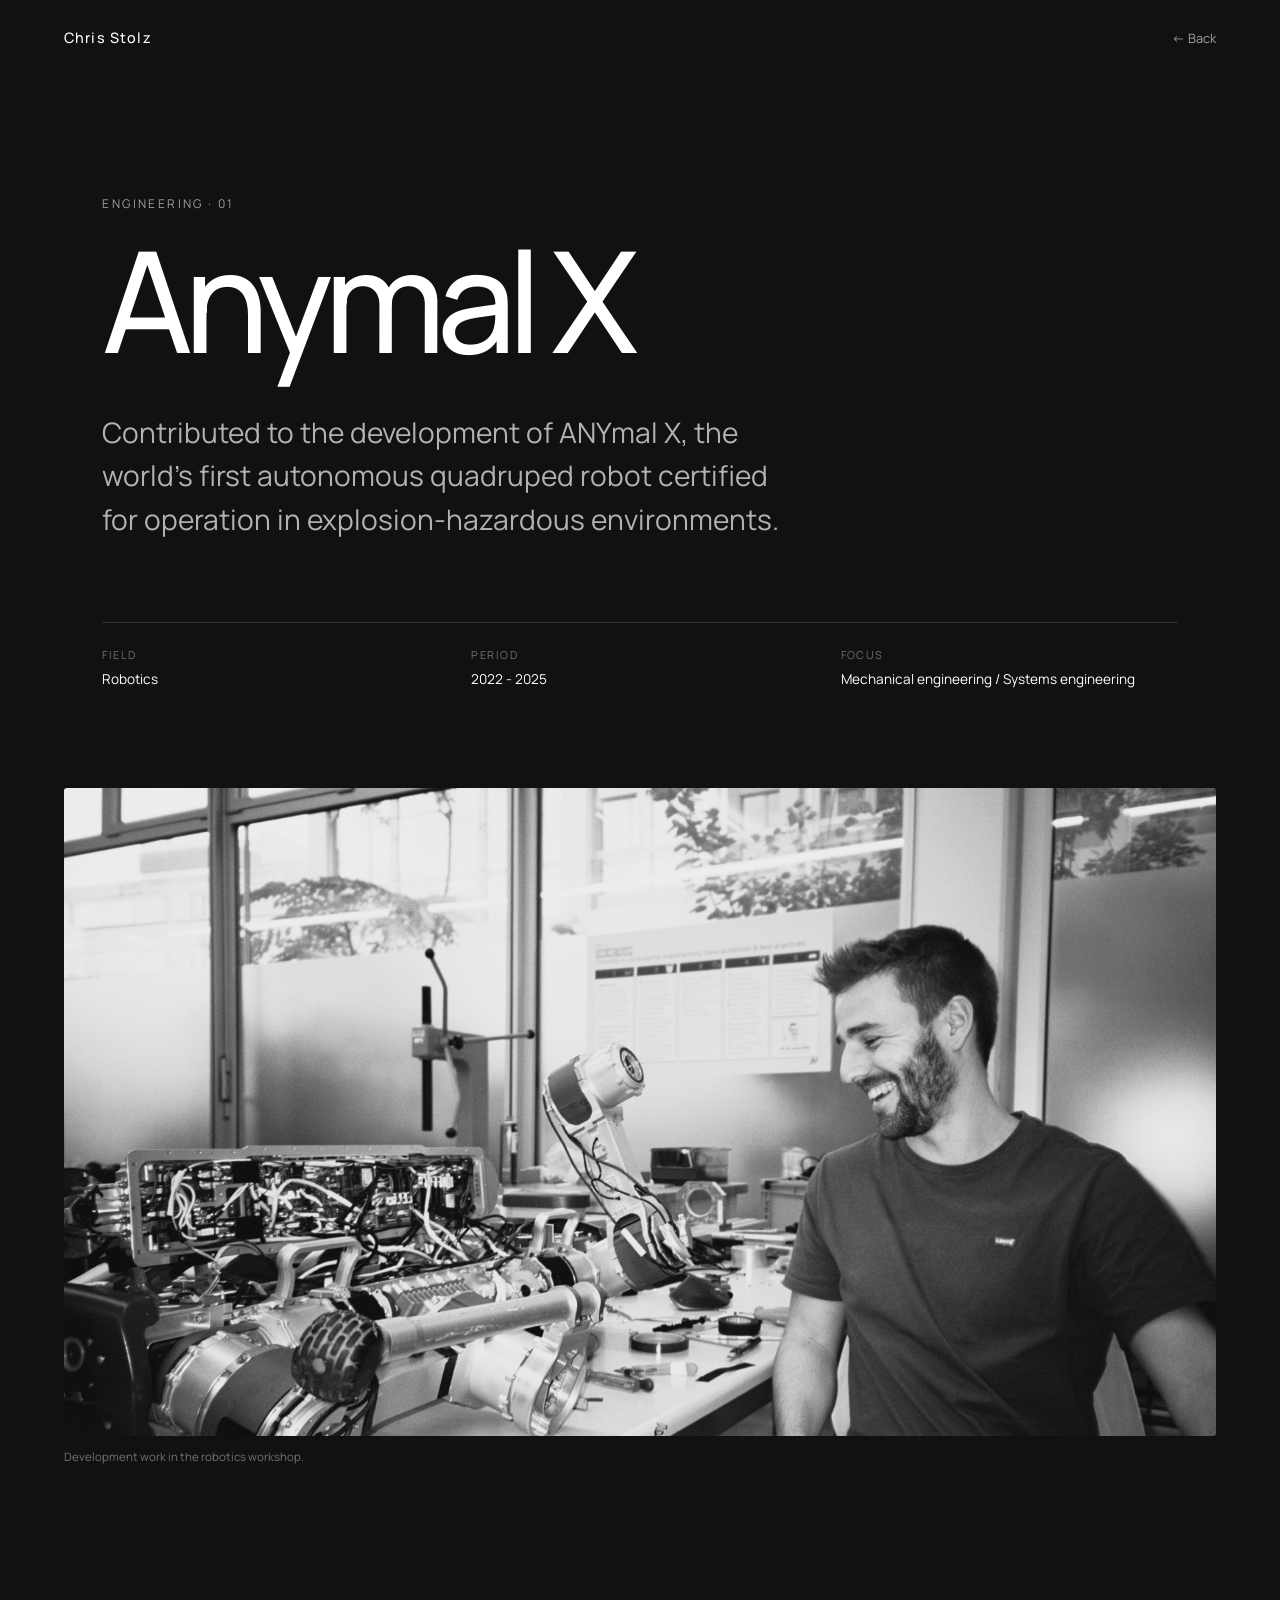
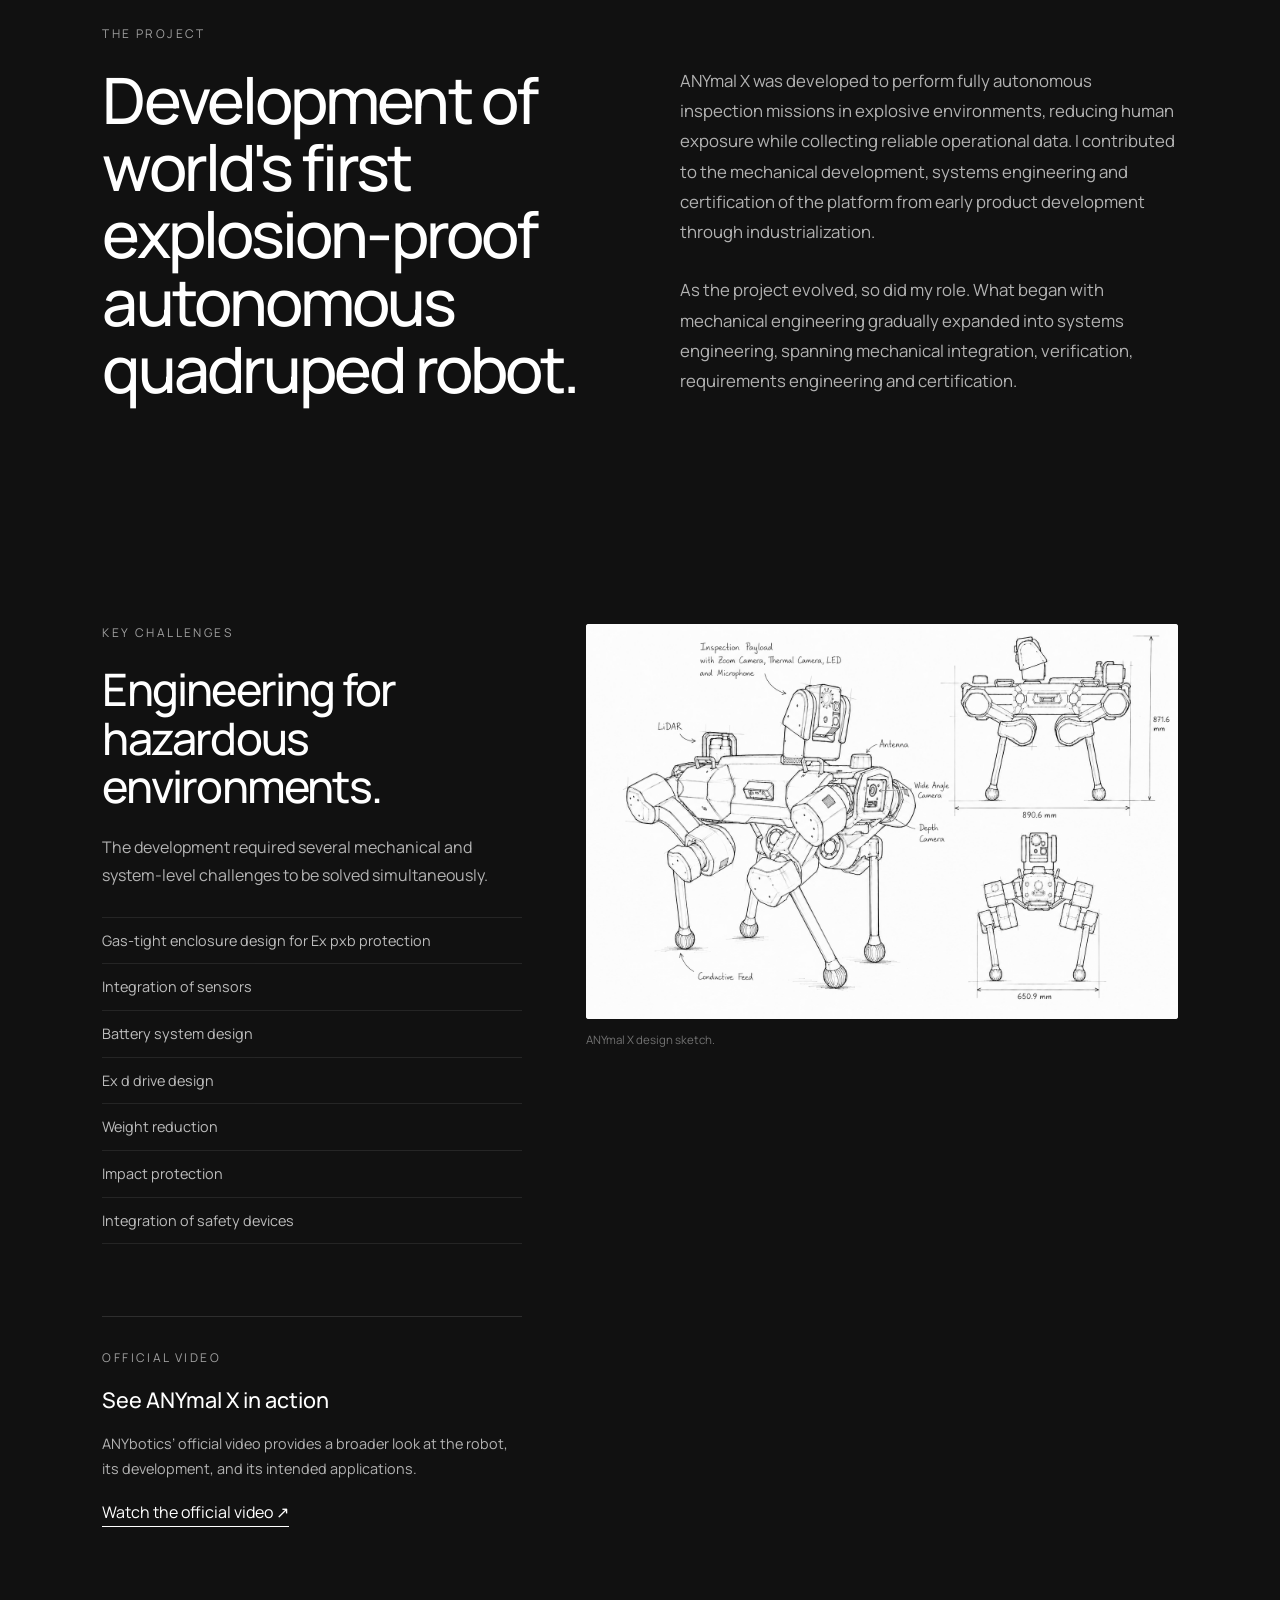
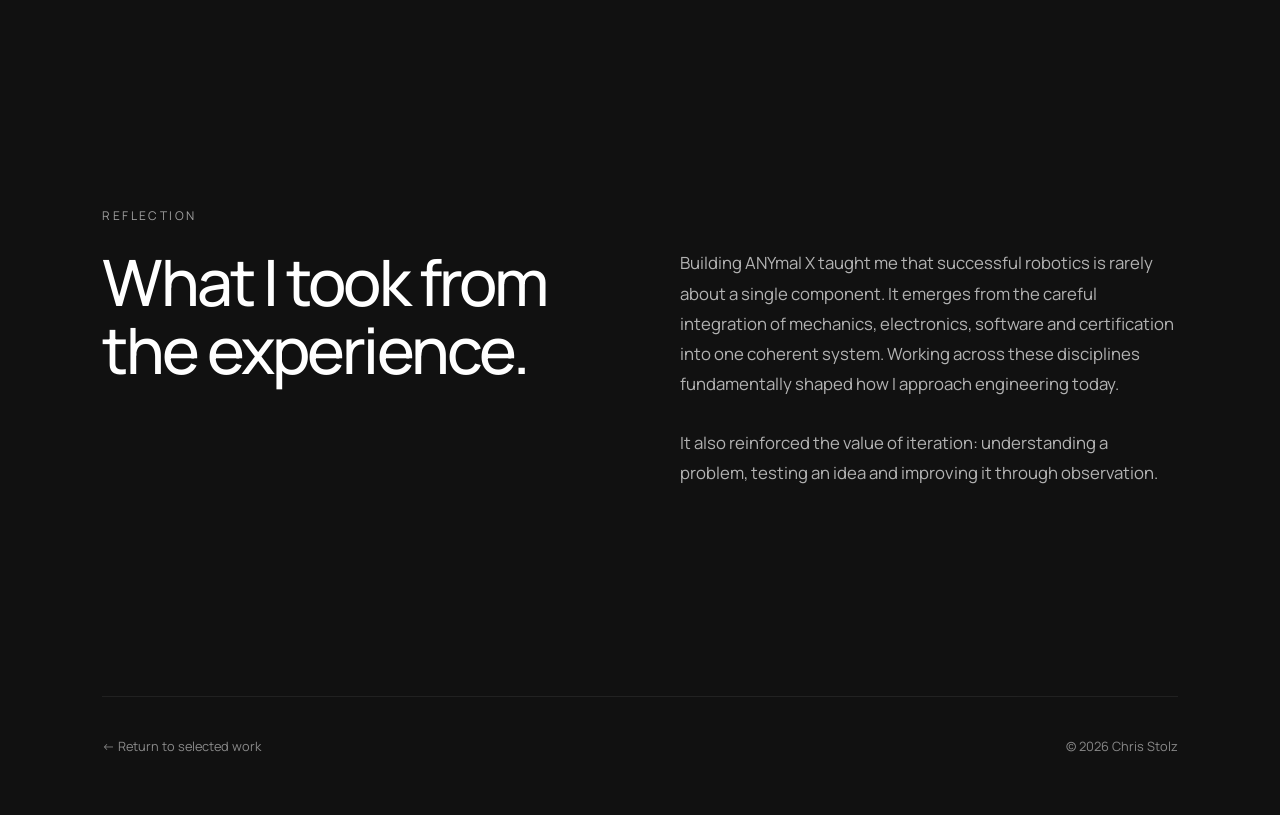
==== commit ba29ac81: "moved video below key challanges" ====
--- a/anymal-x.html
+++ b/anymal-x.html
@@ -140,29 +140,12 @@
             <li>Integration of safety devices</li>
         </ul>
 
-    </div>
-
-    <figure class="project-secondary-image">
-
-        <img
-            src="images/anymal-sketch.svg"
-            alt="ANYmal X design sketch"
-            loading="lazy"
-        >
-
-        <figcaption>
-            ANYmal X design sketch.
-        </figcaption>
-
-    </figure>
-
-</section>
-
-
-        <section class="project-video">
+
+        <div class="challenge-video">
+
             <p class="section-label">Official video</p>
 
-            <h2>See ANYmal X in action</h2>
+            <h3>See ANYmal X in action</h3>
 
             <p>
                 ANYbotics’ official video provides a broader look at the robot,
@@ -177,10 +160,26 @@
             >
                 Watch the official video ↗
             </a>
-        </section>
-
-
-
+
+        </div>
+
+    </div>
+
+    <figure class="project-secondary-image">
+
+        <img
+            src="images/anymal-sketch.svg"
+            alt="ANYmal X design sketch"
+            loading="lazy"
+        >
+
+        <figcaption>
+            ANYmal X design sketch.
+        </figcaption>
+
+    </figure>
+
+</section>
 
         <section class="project-story project-reflection">
 
--- a/css/style.css
+++ b/css/style.css
@@ -830,13 +830,12 @@
 
 
 .project-challenges {
-    width: min(94vw, 1800px);
-    margin: 0 auto;
-    padding: 40px 0 120px;
+    width: 100%;
+    padding: 40px 8% 120px;
 
     display: grid;
-    grid-template-columns: 320px 1fr;
-    gap: 72px;
+    grid-template-columns: 420px minmax(0, 1fr);
+    gap: 64px;
     align-items: start;
 }
 
@@ -878,6 +877,41 @@
 .project-challenges-text li:last-child {
     border-bottom: 1px solid rgba(255, 255, 255, 0.12);
 }
+
+
+
+.challenge-video {
+    margin-top: 72px;
+    padding-top: 32px;
+
+    border-top: 1px solid rgba(255, 255, 255, 0.12);
+}
+
+.challenge-video .section-label {
+    margin-bottom: 20px;
+}
+
+.challenge-video h3 {
+    margin-bottom: 18px;
+
+    font-size: 1.35rem;
+    font-weight: 500;
+    line-height: 1.3;
+}
+
+.challenge-video > p:not(.section-label) {
+    margin-bottom: 20px;
+
+    font-size: 0.9rem;
+    line-height: 1.7;
+    opacity: 0.68;
+}
+
+.challenge-video .video-link {
+    margin-top: 0;
+}
+
+
 
 .project-challenges .project-secondary-image {
     width: 100%;
@@ -904,21 +938,6 @@
     opacity: 0.5;
 }
 
-
-.project-video {
-    max-width: 760px;
-    margin: 8rem auto;
-    padding: 0 2rem;
-}
-
-.project-video h2 {
-    margin: 0.75rem 0 1.25rem;
-}
-
-.project-video p {
-    max-width: 620px;
-    line-height: 1.7;
-}
 
 .video-link {
     display: inline-block;
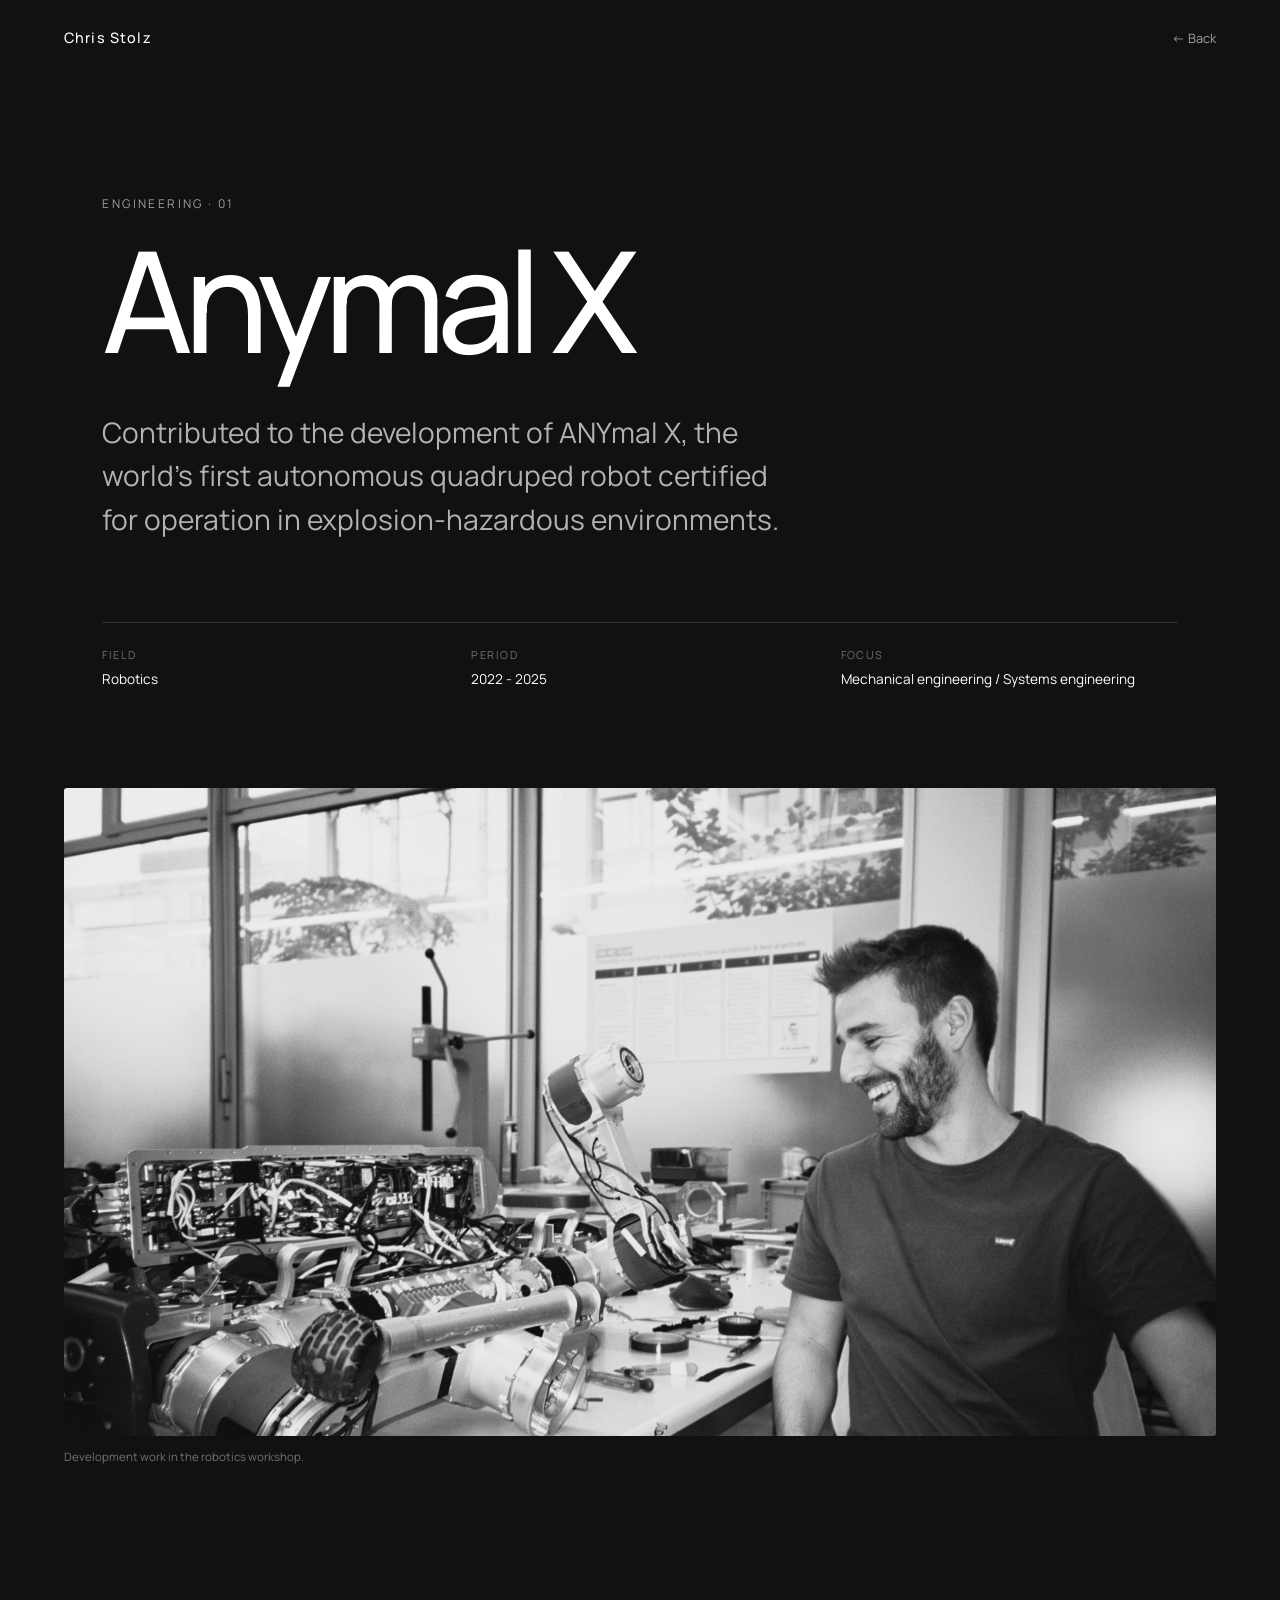
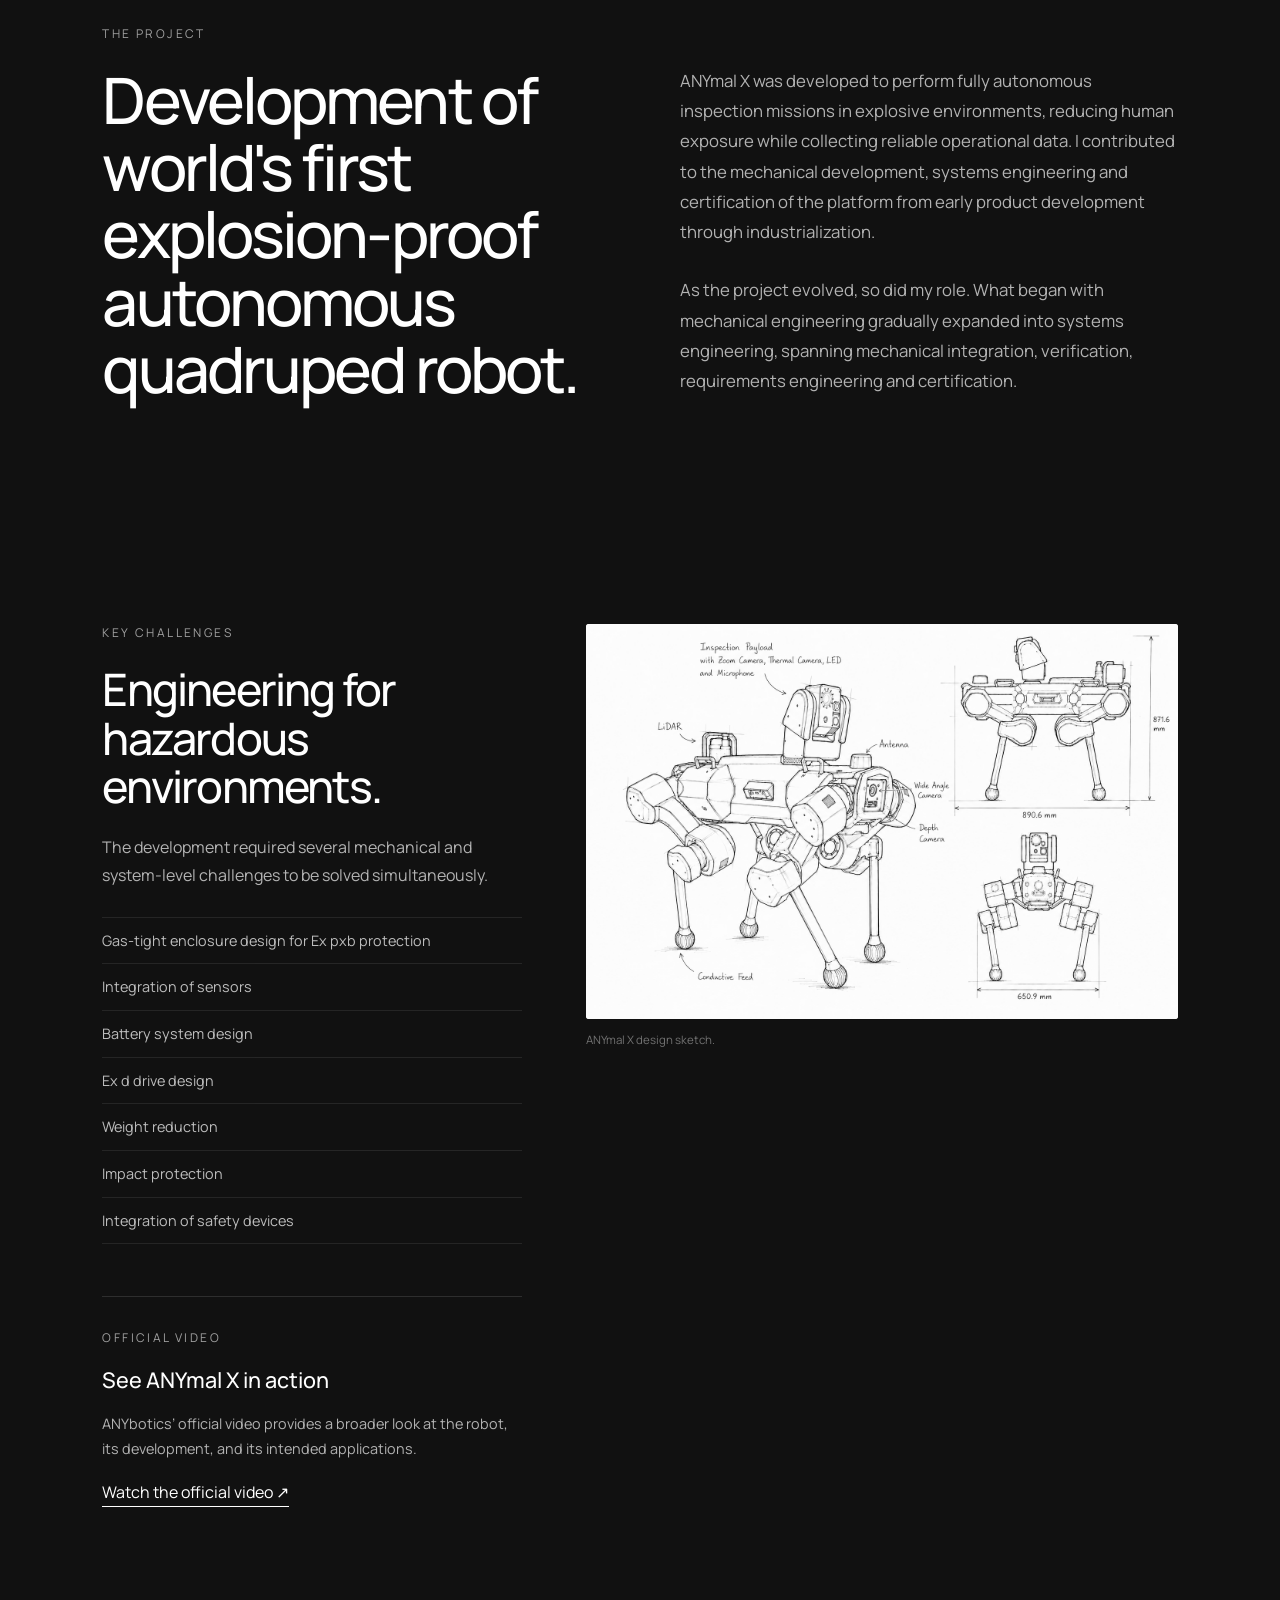
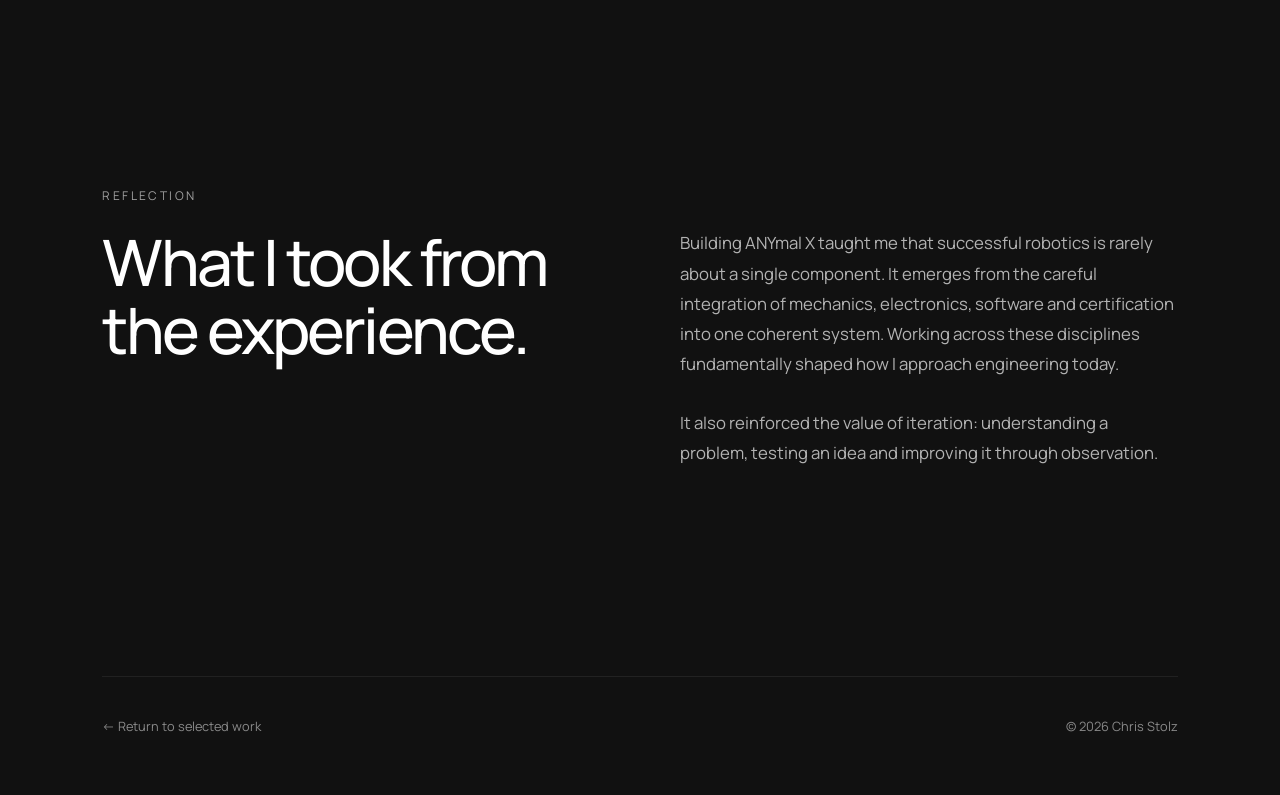
==== commit 49adc2b1: "layout improvements" ====
--- a/anymal-x.html
+++ b/anymal-x.html
@@ -141,27 +141,7 @@
         </ul>
 
 
-        <div class="challenge-video">
-
-            <p class="section-label">Official video</p>
-
-            <h3>See ANYmal X in action</h3>
-
-            <p>
-                ANYbotics’ official video provides a broader look at the robot,
-                its development, and its intended applications.
-            </p>
-
-            <a
-                href="https://www.youtube.com/watch?v=wOWa8oQ7L2Q"
-                target="_blank"
-                rel="noopener noreferrer"
-                class="video-link"
-            >
-                Watch the official video ↗
-            </a>
-
-        </div>
+        
 
     </div>
 
@@ -179,6 +159,29 @@
 
     </figure>
 
+    <div class="challenge-video">
+
+        <p class="section-label">Official video</p>
+
+        <h3>See ANYmal X in action</h3>
+
+        <p>
+            ANYbotics’ official video provides a broader look at the robot,
+            its development, and its intended applications.
+        </p>
+
+        <a
+            href="https://www.youtube.com/watch?v=wOWa8oQ7L2Q"
+            target="_blank"
+            rel="noopener noreferrer"
+            class="video-link"
+        >
+            Watch the official video ↗
+        </a>
+
+    </div>
+
+
 </section>
 
         <section class="project-story project-reflection">
--- a/css/style.css
+++ b/css/style.css
@@ -834,12 +834,22 @@
     padding: 40px 8% 120px;
 
     display: grid;
-    grid-template-columns: 420px minmax(0, 1fr);
-    gap: 64px;
+    grid-template-columns: 420px minmax(0, 820px);
+    grid-template-areas:
+        "challenges sketch"
+        "video sketch";
+
+    column-gap: 64px;
+    row-gap: 52px;
+
     align-items: start;
+    justify-content: start;
 }
 
 .project-challenges-text {
+    grid-area: challenges;
+
+    width: 100%;
     max-width: 420px;
 }
 
@@ -881,7 +891,10 @@
 
 
 .challenge-video {
-    margin-top: 72px;
+    grid-area: video;
+
+    width: 100%;
+    margin-top: 0;
     padding-top: 32px;
 
     border-top: 1px solid rgba(255, 255, 255, 0.12);
@@ -914,8 +927,10 @@
 
 
 .project-challenges .project-secondary-image {
+    grid-area: sketch;
+
     width: 100%;
-    max-width: none;
+    max-width: 820px;
     margin: 0;
     padding: 0;
 }
@@ -1071,15 +1086,28 @@
         padding: 72px 24px 96px;
 
         grid-template-columns: 1fr;
+        grid-template-areas:
+            "challenges"
+            "sketch"
+            "video";
+
         gap: 48px;
     }
 
     .project-challenges-text {
+        width: 100%;
         max-width: 100%;
     }
 
     .project-challenges .project-secondary-image {
+        width: 100%;
+        max-width: none;
         padding: 0;
+    }
+
+    .challenge-video {
+        width: 100%;
+        margin-top: 0;
     }
 
 
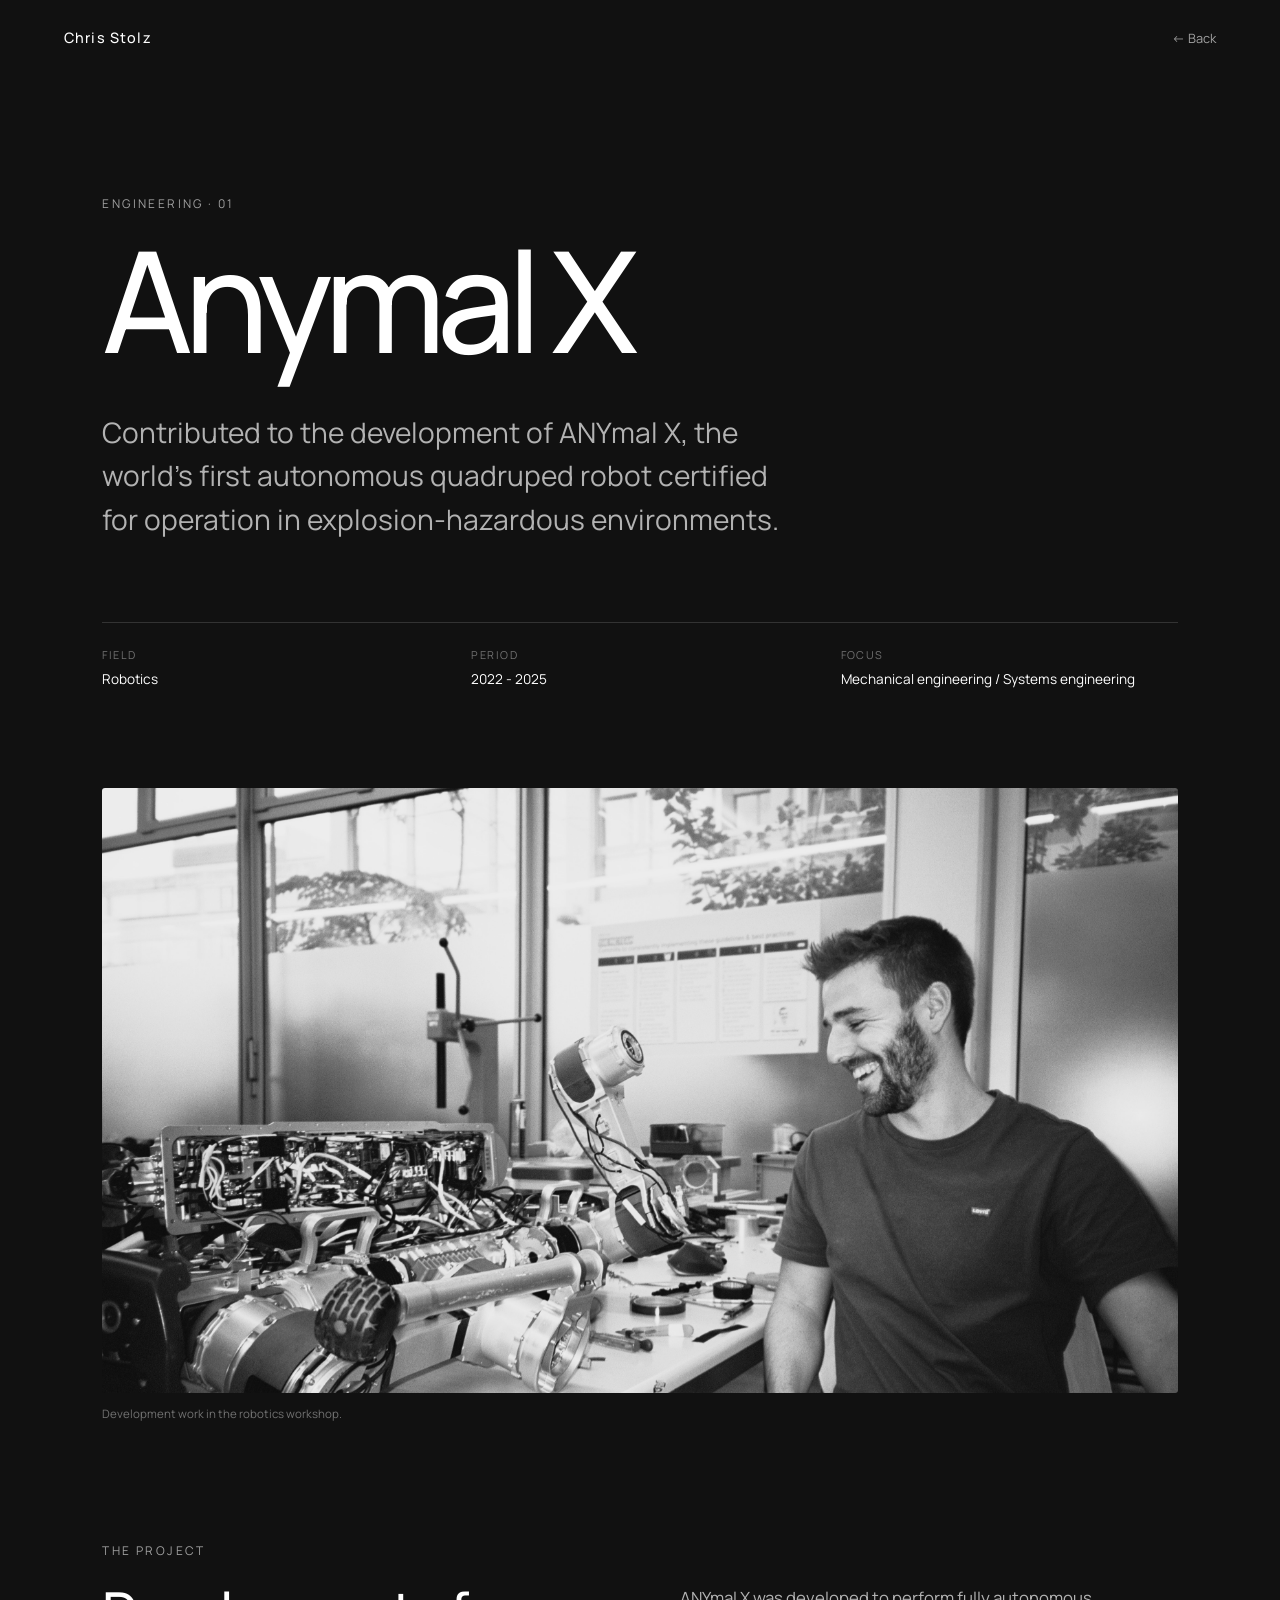
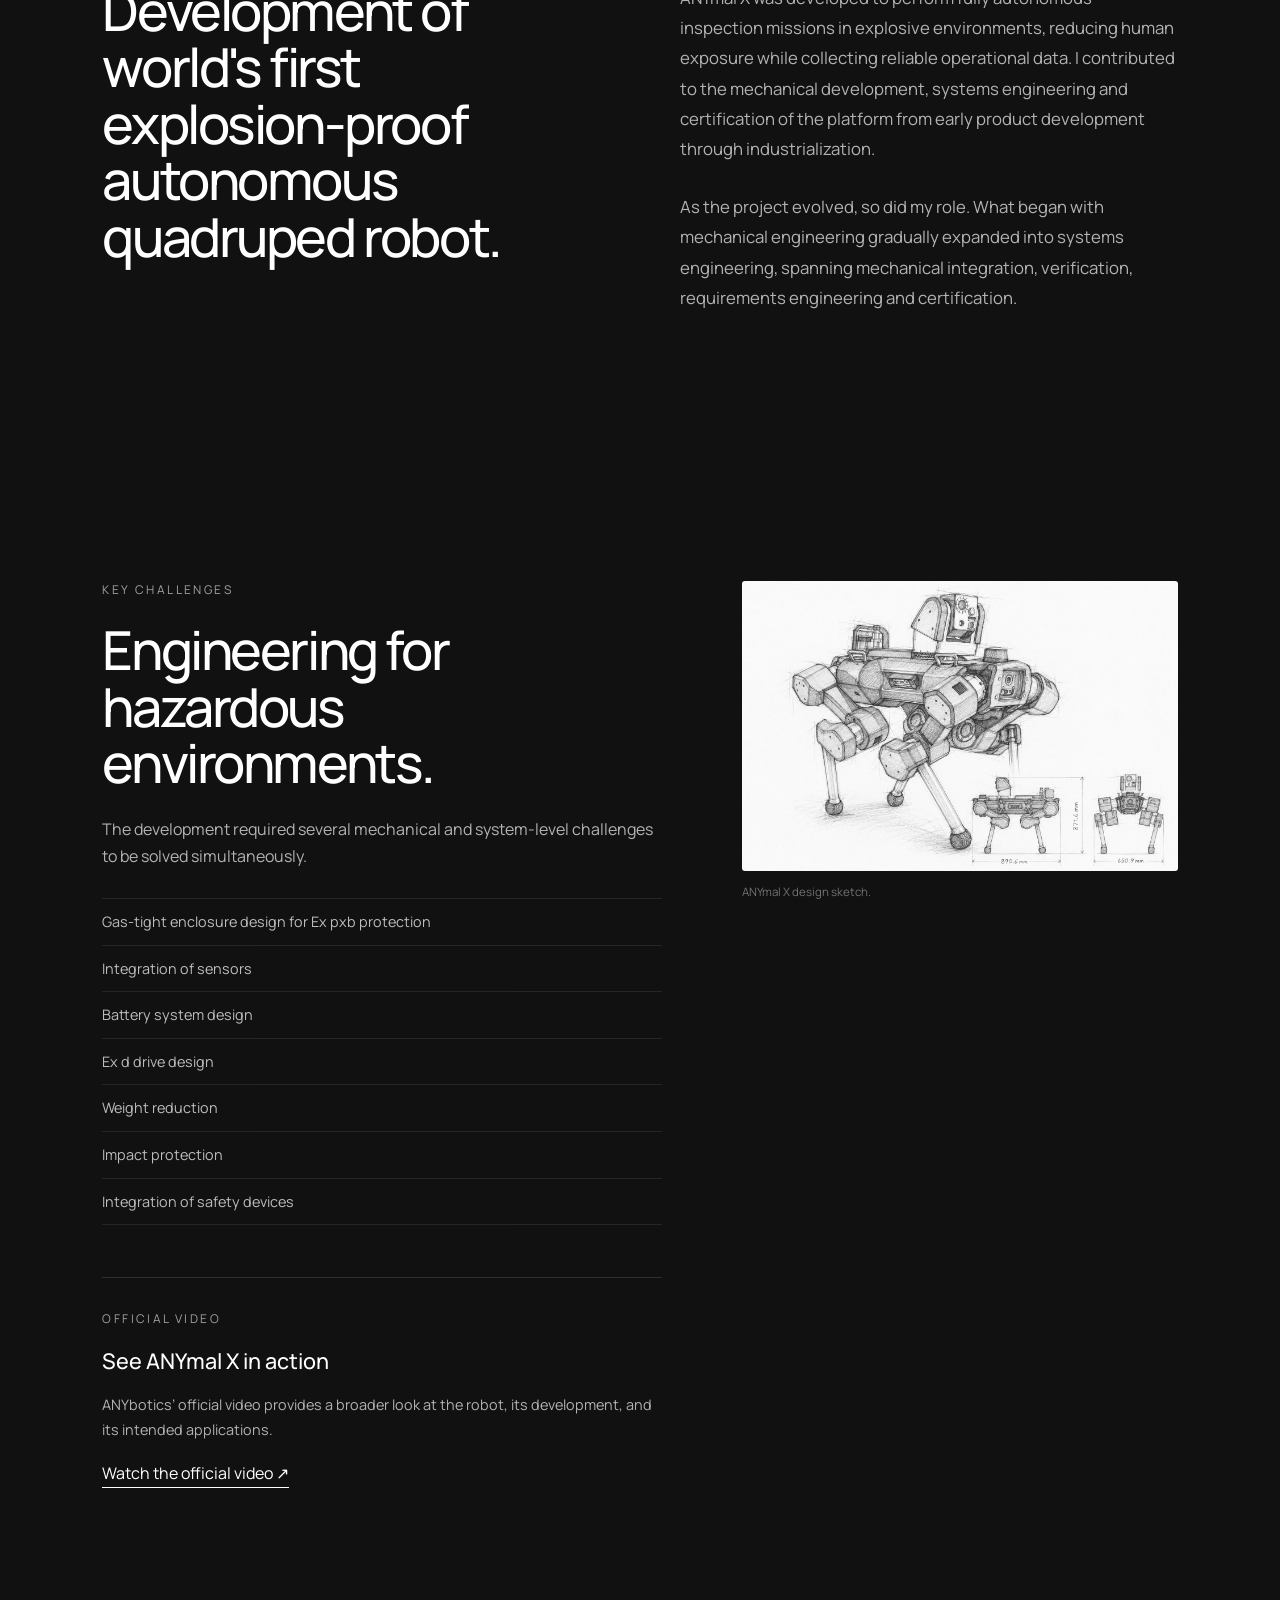
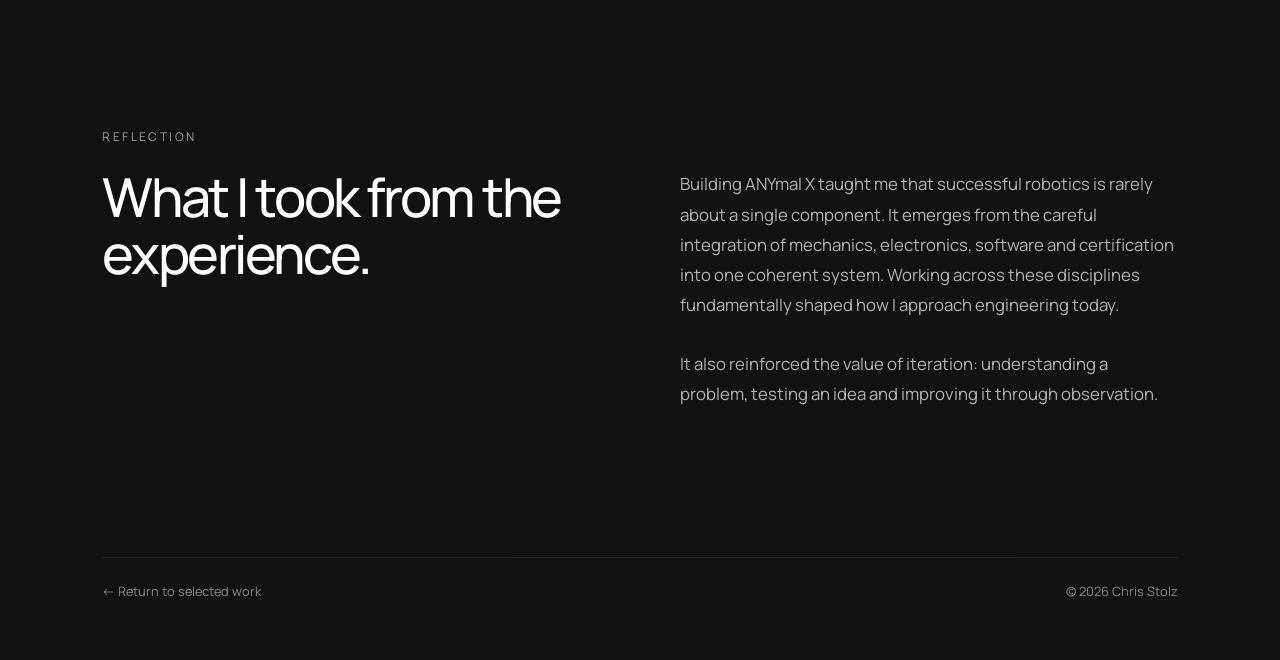
==== commit 83633e7a: "new sketches" ====
--- a/anymal-x.html
+++ b/anymal-x.html
@@ -148,7 +148,7 @@
     <figure class="project-secondary-image">
 
         <img
-            src="images/anymal-sketch.svg"
+            src="images/anymal-sketch.png"
             alt="ANYmal X design sketch"
             loading="lazy"
         >
--- a/css/style.css
+++ b/css/style.css
@@ -286,7 +286,36 @@
     opacity: 1;
 }
 
-
+.project-list-item {
+    width: 100%;
+    margin-top: 100px;
+    padding: 40px 0;
+
+    display: grid;
+    grid-template-columns: 1fr 1fr;
+    gap: 40px;
+    align-items: start;
+
+    border-top: 1px solid rgba(255, 255, 255, 0.14);
+
+    color: inherit;
+    text-decoration: none;
+}
+
+.project-list-heading h3 {
+    font-size: clamp(2rem, 4vw, 3.6rem);
+    font-weight: 500;
+    line-height: 1;
+    letter-spacing: -0.04em;
+}
+
+.project-list-item .project-summary {
+    justify-self: end;
+}
+
+.project-list-item:hover .project-link {
+    opacity: 1;
+}
 
 
 
@@ -652,6 +681,27 @@
         font-size: 2.4rem;
     }
 
+    .project-list-item {
+    margin-top: 64px;
+    padding: 32px 0;
+
+    grid-template-columns: 1fr;
+    gap: 24px;
+    }
+
+    .project-list-item .project-summary {
+        justify-self: start;
+    }
+
+    .project-list-heading h3 {
+        font-size: 2.4rem;
+    }
+
+
+
+
+
+
 }
 
 @media (max-width: 520px) {
@@ -767,7 +817,11 @@
     opacity: 0.4;
 }
 
-.project-hero-image,
+.project-hero-image {
+    margin: 0 8%;
+    padding: 0;
+}
+
 .project-secondary-image {
     margin: 0;
     padding: 0 5%;
@@ -793,7 +847,7 @@
 }
 
 .project-story {
-    padding: 160px 8%;
+    padding: 120px 8%;
 }
 
 .project-story-layout {
@@ -802,10 +856,11 @@
     gap: 80px;
 }
 
-.project-story h2 {
+.project-story h2,
+.project-challenges-text h2 {
     max-width: 620px;
 
-    font-size: clamp(2.4rem, 5vw, 5rem);
+    font-size: clamp(2.3rem, 4.2vw, 3.9rem);
     font-weight: 500;
     line-height: 1.05;
     letter-spacing: -0.045em;
@@ -831,35 +886,29 @@
 
 .project-challenges {
     width: 100%;
-    padding: 40px 8% 120px;
+    padding: 120px 8%;
 
     display: grid;
-    grid-template-columns: 420px minmax(0, 820px);
+    grid-template-columns: 560px minmax(0, 1fr);
     grid-template-areas:
         "challenges sketch"
         "video sketch";
 
-    column-gap: 64px;
+    column-gap: 80px;
     row-gap: 52px;
 
     align-items: start;
-    justify-content: start;
 }
 
 .project-challenges-text {
     grid-area: challenges;
 
     width: 100%;
-    max-width: 420px;
+    max-width: 560px;
 }
 
 .project-challenges-text h2 {
     margin-bottom: 24px;
-
-    font-size: clamp(2rem, 3.5vw, 3.8rem);
-    font-weight: 500;
-    line-height: 1.08;
-    letter-spacing: -0.04em;
 }
 
 .project-challenges-text > p:not(.section-label) {
@@ -930,19 +979,19 @@
     grid-area: sketch;
 
     width: 100%;
-    max-width: 820px;
+    max-width: none;
     margin: 0;
     padding: 0;
 }
 
 
 .project-reflection {
-    padding-bottom: 180px;
+    padding: 120px 8%;
 }
 
 .project-footer {
     margin: 0 8%;
-    padding: 40px 0 60px;
+    padding: 24px 0 60px;
 
     display: flex;
     justify-content: space-between;
@@ -967,6 +1016,26 @@
     opacity: 0.6;
 }
 
+.gnss-rover-image {
+    width: min(560px, 84%);
+    margin: 80px 8% 120px auto;
+}
+
+.gnss-rover-image img {
+    display: block;
+    width: 100%;
+    height: auto;
+}
+
+.gnss-rover-image figcaption {
+    margin-top: 12px;
+
+    font-size: 0.8rem;
+    line-height: 1.5;
+
+    opacity: 0.55;
+}
+
 
 
 
@@ -1124,10 +1193,11 @@
         gap: 38px;
     }
 
-    .project-story h2 {
+    .project-story h2,
+    .project-challenges-text h2 {
         max-width: 100%;
 
-        font-size: clamp(2.3rem, 11vw, 3.2rem);
+        font-size: clamp(2rem, 9vw, 2.8rem);
         line-height: 1.08;
     }
 
@@ -1155,4 +1225,13 @@
         align-items: flex-start;
         gap: 24px;
     }
+
+    .gnss-rover-image {
+        width: auto;
+        margin: 56px 24px 80px;
+    }
+
+
+
+
 }
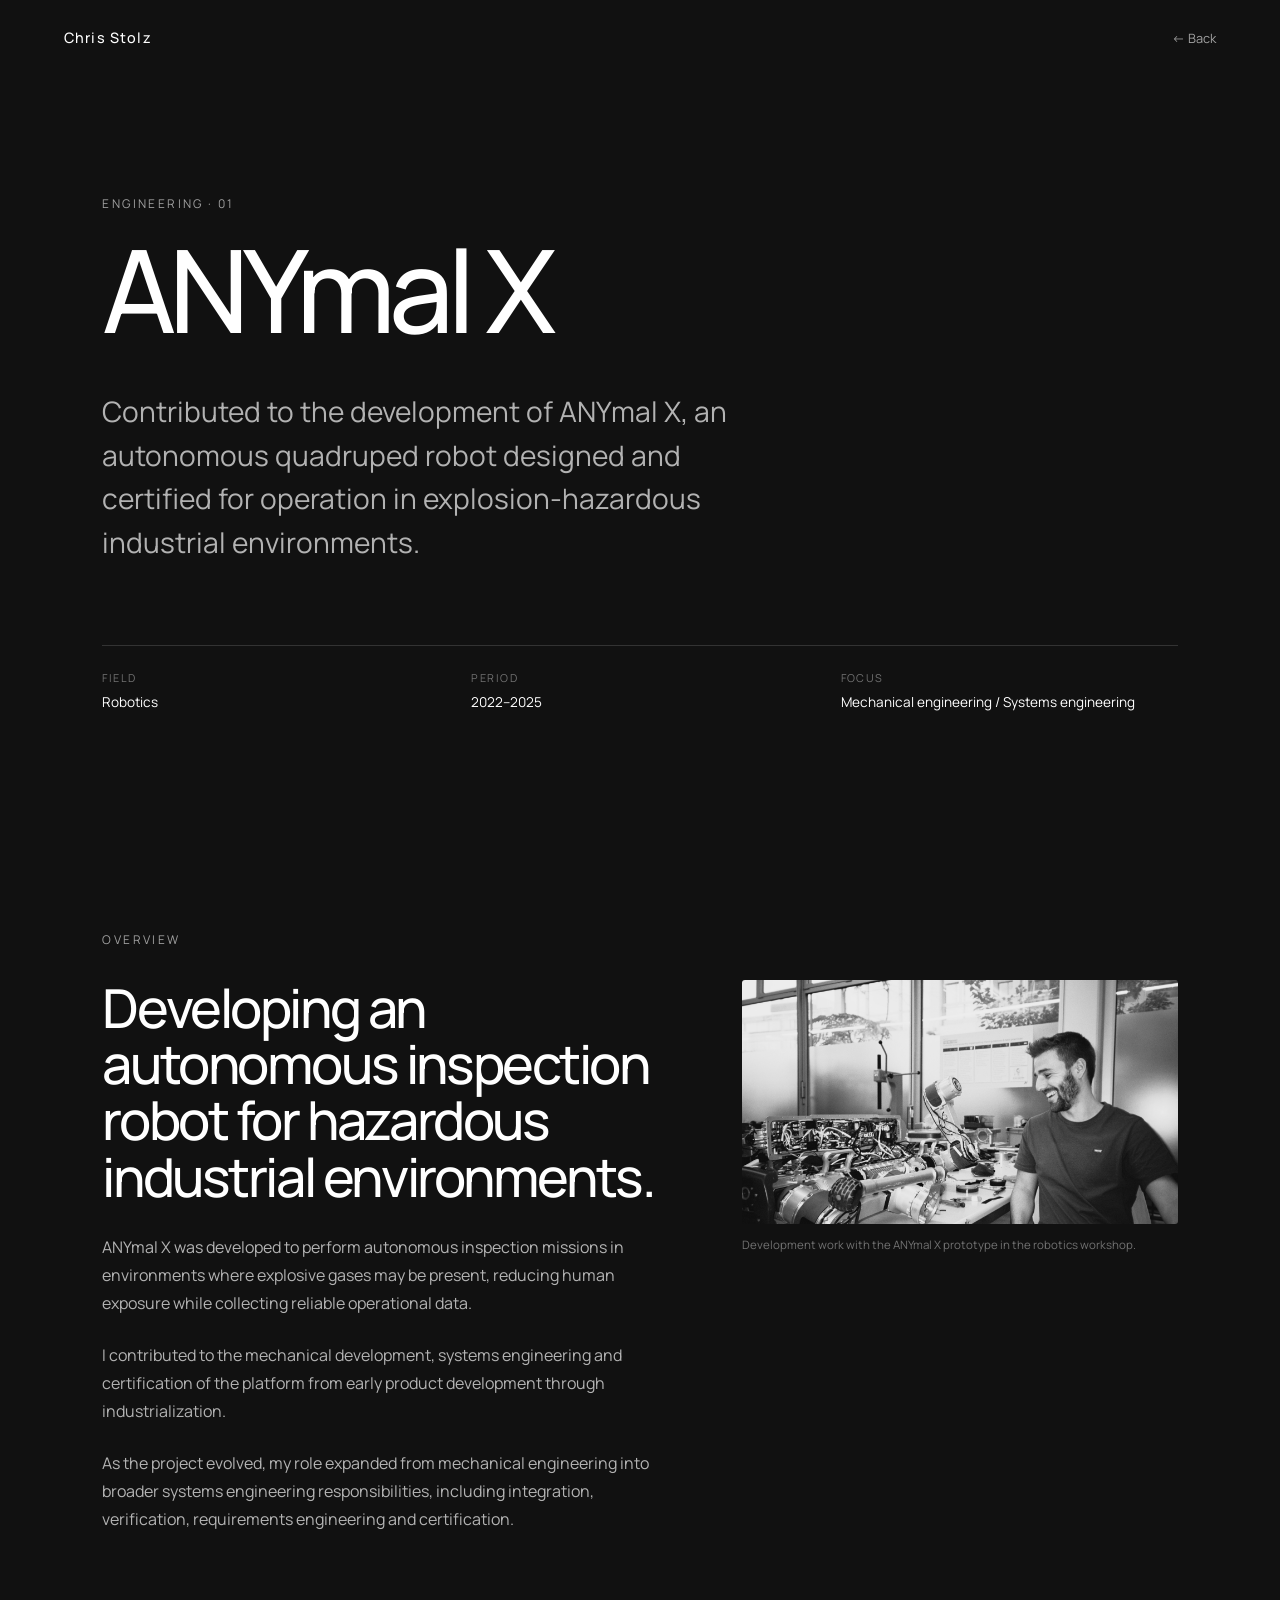
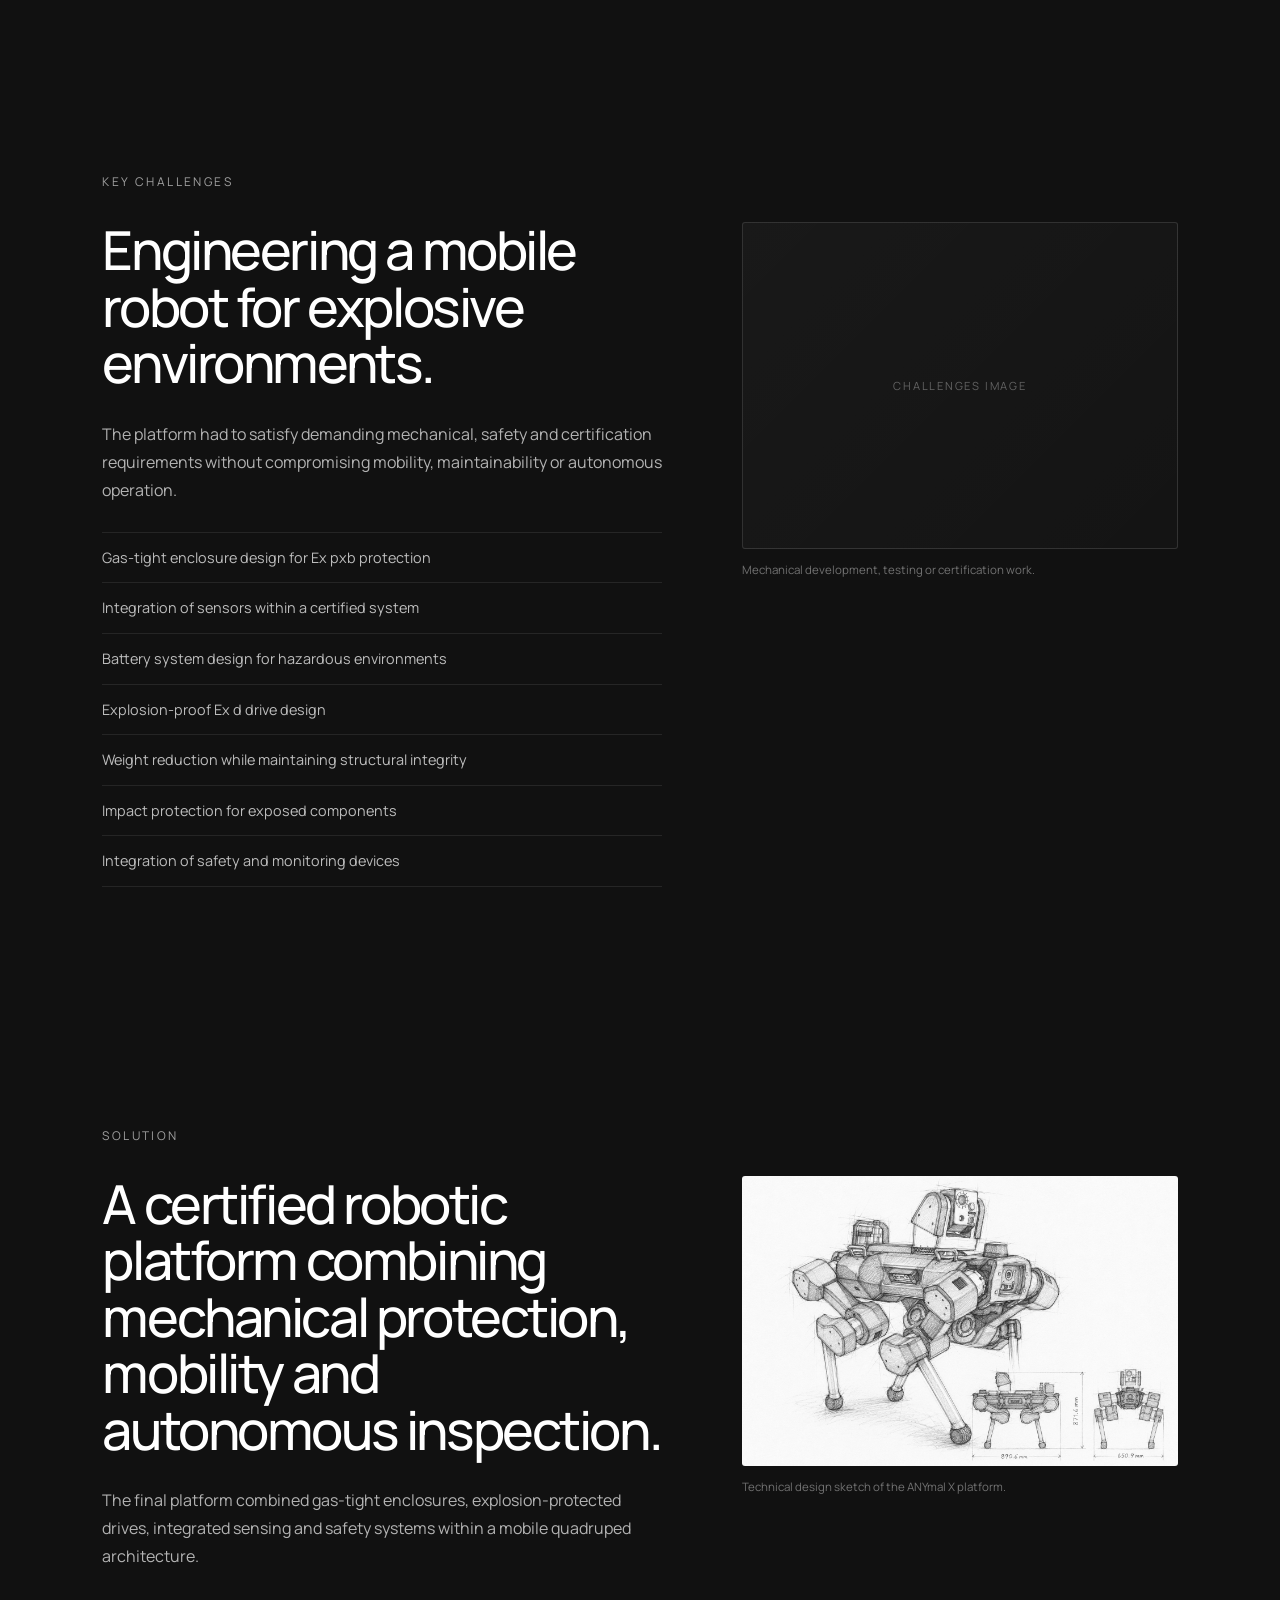
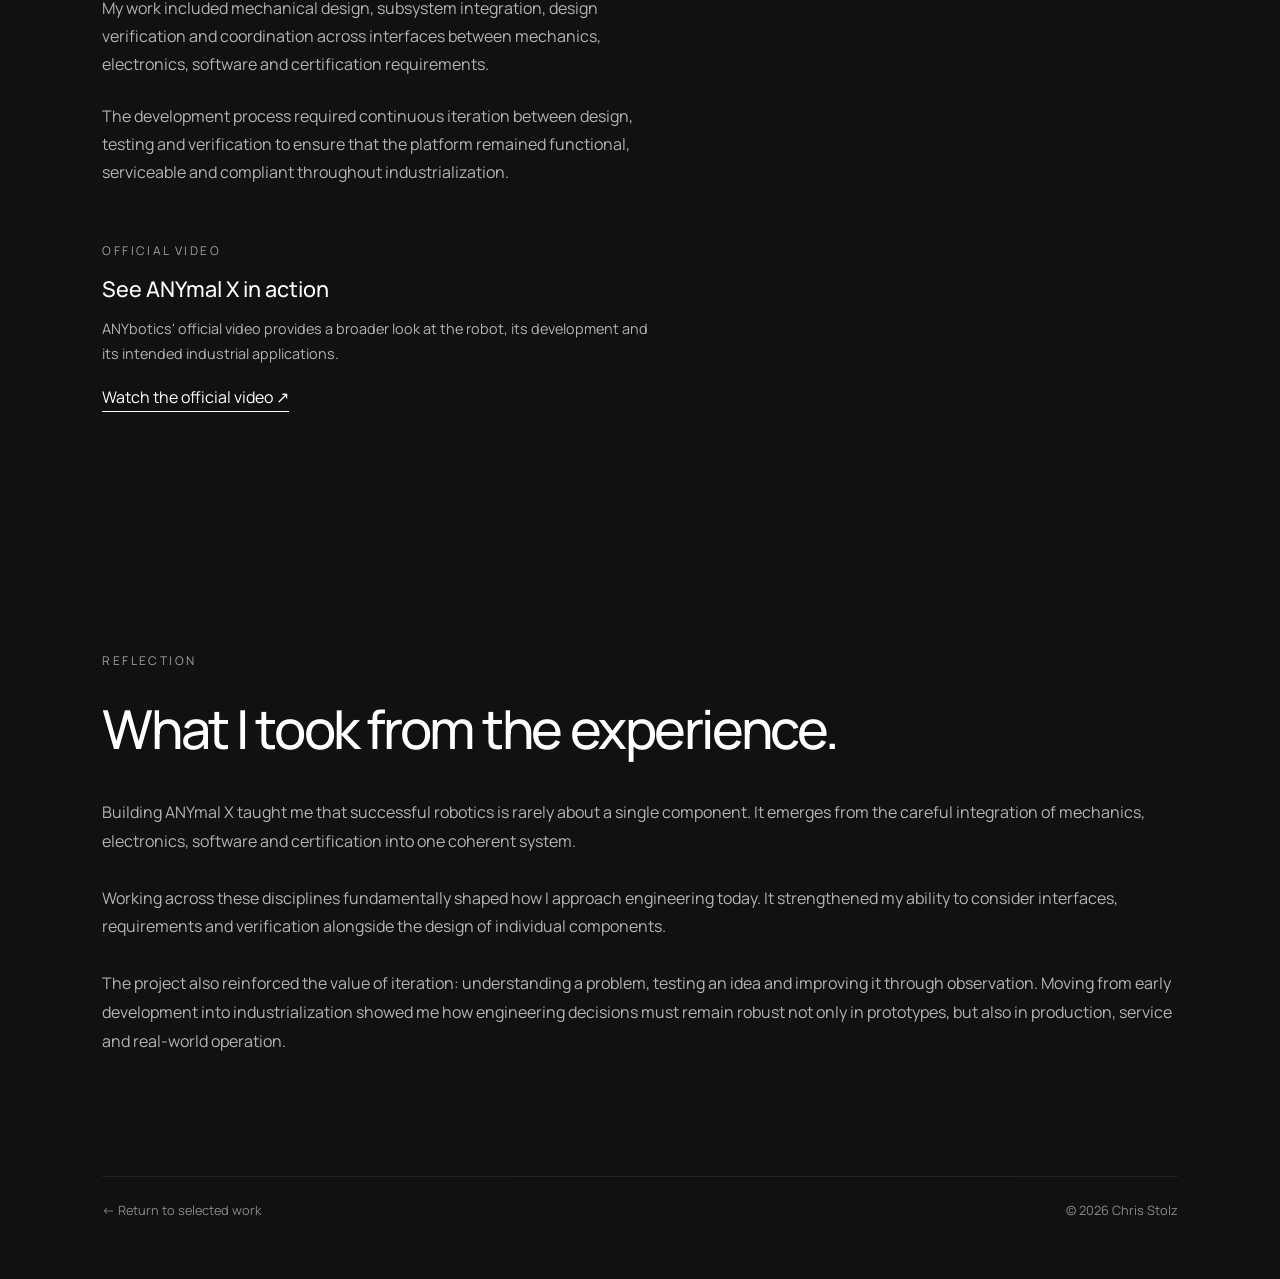
==== commit 045415f1: "anymal x project space update according to new layout" ====
--- a/anymal-x.html
+++ b/anymal-x.html
@@ -9,11 +9,11 @@
         content="width=device-width, initial-scale=1.0"
     >
 
-    <title>Anymal X — Chris Stolz</title>
+    <title>ANYmal X — Chris Stolz</title>
 
     <meta
         name="description"
-        content="An engineering project involving the Anymal X mobile robotic platform."
+        content="Mechanical and systems engineering contributions to the development, verification and certification of ANYmal X for hazardous environments."
     >
 
     <link rel="preconnect" href="https://fonts.googleapis.com">
@@ -43,14 +43,18 @@
 
     <main>
 
+        <!-- Project introduction -->
+
         <section class="project-introduction">
 
             <p class="section-label">Engineering · 01</p>
 
-            <h1>Anymal X</h1>
+            <h1>ANYmal X</h1>
 
             <p class="project-lead">
-                Contributed to the development of ANYmal X, the world's first autonomous quadruped robot certified for operation in explosion-hazardous environments.
+                Contributed to the development of ANYmal X, an autonomous quadruped
+                robot designed and certified for operation in explosion-hazardous
+                industrial environments.
             </p>
 
             <div class="project-details">
@@ -62,7 +66,7 @@
 
                 <div>
                     <p class="project-detail-label">Period</p>
-                    <p>2022 - 2025</p>
+                    <p>2022–2025</p>
                 </div>
 
                 <div>
@@ -74,145 +78,260 @@
 
         </section>
 
-        <figure class="project-hero-image">
-
-            <img
-                src="images/anymal-workshop.JPG"
-                alt="Working beside the Anymal X prototype robot in a lab"
-            >
-
-            <figcaption>
-                Development work in the robotics workshop.
-            </figcaption>
-
-        </figure>
-
-        <section class="project-story">
-
-            <p class="section-label">The project</p>
-
-            <div class="project-story-layout">
-
-                <h2>
-                    Development of world's first explosion-proof autonomous quadruped robot.
-                </h2>
-
-                <div class="project-story-text">
-
-                    <p>
-                        ANYmal X was developed to perform fully autonomous inspection missions in explosive environments, reducing human exposure while collecting reliable operational data. 
-                        I contributed to the mechanical development, systems engineering and certification of the platform from early product development through industrialization.
-                    </p>
-
-                    <p>
-                        As the project evolved, so did my role. What began with mechanical engineering gradually expanded into systems engineering, spanning mechanical integration, verification, requirements engineering and certification.
-                    </p>
-
-                </div>
-
-            </div>
-
-        </section>
-
-
-        <section class="project-challenges">
-
-    <div class="project-challenges-text">
-
-        <p class="section-label">Key challenges</p>
-
-        <h2>
-            Engineering for hazardous environments.
-        </h2>
-
-        <p>
-            The development required several mechanical and system-level
-            challenges to be solved simultaneously.
-        </p>
-
-        <ul>
-            <li>Gas-tight enclosure design for Ex pxb protection</li>
-            <li>Integration of sensors</li>
-            <li>Battery system design</li>
-            <li>Ex d drive design</li>
-            <li>Weight reduction</li>
-            <li>Impact protection</li>
-            <li>Integration of safety devices</li>
-        </ul>
-
-
-        
-
-    </div>
-
-    <figure class="project-secondary-image">
-
-        <img
-            src="images/anymal-sketch.png"
-            alt="ANYmal X design sketch"
-            loading="lazy"
-        >
-
-        <figcaption>
-            ANYmal X design sketch.
-        </figcaption>
-
-    </figure>
-
-    <div class="challenge-video">
-
-        <p class="section-label">Official video</p>
-
-        <h3>See ANYmal X in action</h3>
-
-        <p>
-            ANYbotics’ official video provides a broader look at the robot,
-            its development, and its intended applications.
-        </p>
-
-        <a
-            href="https://www.youtube.com/watch?v=wOWa8oQ7L2Q"
-            target="_blank"
-            rel="noopener noreferrer"
-            class="video-link"
-        >
-            Watch the official video ↗
-        </a>
-
-    </div>
-
-
-</section>
-
-        <section class="project-story project-reflection">
+
+        <!-- Overview -->
+
+        <section class="project-content-section">
+
+            <p class="section-label">Overview</p>
+
+            <div class="project-content-layout">
+
+                <div class="project-content-text">
+
+                    <h2>
+                        Developing an autonomous inspection robot for hazardous
+                        industrial environments.
+                    </h2>
+
+                    <p>
+                        ANYmal X was developed to perform autonomous inspection
+                        missions in environments where explosive gases may be present,
+                        reducing human exposure while collecting reliable operational
+                        data.
+                    </p>
+
+                    <p>
+                        I contributed to the mechanical development, systems engineering
+                        and certification of the platform from early product development
+                        through industrialization.
+                    </p>
+
+                    <p>
+                        As the project evolved, my role expanded from mechanical
+                        engineering into broader systems engineering responsibilities,
+                        including integration, verification, requirements engineering
+                        and certification.
+                    </p>
+
+                </div>
+
+                <figure class="project-content-image">
+
+                    <img
+                        src="images/anymal-workshop.JPG"
+                        alt="Working beside the ANYmal X prototype robot in a robotics workshop"
+                        loading="lazy"
+                    >
+
+                    <figcaption>
+                        Development work with the ANYmal X prototype in the robotics workshop.
+                    </figcaption>
+
+                </figure>
+
+            </div>
+
+        </section>
+
+
+        <!-- Key challenges -->
+
+        <section class="project-content-section">
+
+            <p class="section-label">Key challenges</p>
+
+            <div class="project-content-layout">
+
+                <div class="project-content-text">
+
+                    <h2>
+                        Engineering a mobile robot for explosive environments.
+                    </h2>
+
+                    <p>
+                        The platform had to satisfy demanding mechanical, safety and
+                        certification requirements without compromising mobility,
+                        maintainability or autonomous operation.
+                    </p>
+
+                    <ul class="project-content-list">
+
+                        <li>
+                            Gas-tight enclosure design for Ex pxb protection
+                        </li>
+
+                        <li>
+                            Integration of sensors within a certified system
+                        </li>
+
+                        <li>
+                            Battery system design for hazardous environments
+                        </li>
+
+                        <li>
+                            Explosion-proof Ex d drive design
+                        </li>
+
+                        <li>
+                            Weight reduction while maintaining structural integrity
+                        </li>
+
+                        <li>
+                            Impact protection for exposed components
+                        </li>
+
+                        <li>
+                            Integration of safety and monitoring devices
+                        </li>
+
+                    </ul>
+
+                </div>
+
+                <figure class="project-content-image">
+
+                    <div class="image-placeholder">
+                        <span>Challenges image</span>
+                    </div>
+
+                    <figcaption>
+                        Mechanical development, testing or certification work.
+                    </figcaption>
+
+                </figure>
+
+            </div>
+
+        </section>
+
+
+        <!-- Solution -->
+
+        <section class="project-content-section">
+
+            <p class="section-label">Solution</p>
+
+            <div class="project-content-layout">
+
+                <div class="project-content-text">
+
+                    <h2>
+                        A certified robotic platform combining mechanical protection,
+                        mobility and autonomous inspection.
+                    </h2>
+
+                    <p>
+                        The final platform combined gas-tight enclosures,
+                        explosion-protected drives, integrated sensing and safety
+                        systems within a mobile quadruped architecture.
+                    </p>
+
+                    <p>
+                        My work included mechanical design, subsystem integration,
+                        design verification and coordination across interfaces between
+                        mechanics, electronics, software and certification requirements.
+                    </p>
+
+                    <p>
+                        The development process required continuous iteration between
+                        design, testing and verification to ensure that the platform
+                        remained functional, serviceable and compliant throughout
+                        industrialization.
+                    </p>
+
+                    <div class="project-resource">
+
+                        <p class="section-label">
+                            Official video
+                        </p>
+
+                        <h3>
+                            See ANYmal X in action
+                        </h3>
+
+                        <p>
+                            ANYbotics' official video provides a broader look at the
+                            robot, its development and its intended industrial
+                            applications.
+                        </p>
+
+                        <div class="project-resource-links">
+
+                            <a
+                                href="https://www.youtube.com/watch?v=wOWa8oQ7L2Q"
+                                target="_blank"
+                                rel="noopener noreferrer"
+                                class="resource-link"
+                            >
+                                Watch the official video ↗
+                            </a>
+
+                        </div>
+
+                    </div>
+
+                </div>
+
+                <figure class="project-content-image">
+
+                    <img
+                        src="images/anymal-sketch.png"
+                        alt="Technical design sketch of the ANYmal X robotic platform"
+                        loading="lazy"
+                    >
+
+                    <figcaption>
+                        Technical design sketch of the ANYmal X platform.
+                    </figcaption>
+
+                </figure>
+
+            </div>
+
+        </section>
+
+
+        <!-- Reflection -->
+
+        <section class="project-reflection">
 
             <p class="section-label">Reflection</p>
 
-            <div class="project-story-layout">
-
-                <h2>
-                    What I took from the experience.
-                </h2>
-
-                <div class="project-story-text">
-
-                    <p>
-                        Building ANYmal X taught me that successful robotics is rarely about a single component. 
-                        It emerges from the careful integration of mechanics, electronics, software and 
-                        certification into one coherent system. Working across these disciplines fundamentally shaped how I approach engineering today.
-                    </p>
-
-                    <p>
-                        It also reinforced the value of iteration:
-                        understanding a problem, testing an idea and
-                        improving it through observation.
-                    </p>
-
-                </div>
-
-            </div>
-
-        </section>
+            <h2>
+                What I took from the experience.
+            </h2>
+
+            <div class="project-reflection-text">
+
+                <p>
+                    Building ANYmal X taught me that successful robotics is rarely
+                    about a single component. It emerges from the careful integration
+                    of mechanics, electronics, software and certification into one
+                    coherent system.
+                </p>
+
+                <p>
+                    Working across these disciplines fundamentally shaped how I
+                    approach engineering today. It strengthened my ability to consider
+                    interfaces, requirements and verification alongside the design of
+                    individual components.
+                </p>
+
+                <p>
+                    The project also reinforced the value of iteration: understanding
+                    a problem, testing an idea and improving it through observation.
+                    Moving from early development into industrialization showed me how
+                    engineering decisions must remain robust not only in prototypes,
+                    but also in production, service and real-world operation.
+                </p>
+
+            </div>
+
+        </section>
+
+
+        <!-- Footer -->
 
         <footer class="project-footer">
 
--- a/css/style.css
+++ b/css/style.css
@@ -19,7 +19,16 @@
     text-decoration: none;
 }
 
-/* Hero section */
+a:focus-visible,
+button:focus-visible {
+    outline: 2px solid currentColor;
+    outline-offset: 4px;
+}
+
+
+/* =========================================================
+   Hero section
+   ========================================================= */
 
 .hero {
     position: relative;
@@ -43,7 +52,10 @@
     text-align: center;
 }
 
-/* Navigation */
+
+/* =========================================================
+   Navigation
+   ========================================================= */
 
 .navbar {
     position: absolute;
@@ -72,6 +84,7 @@
 .nav-links a {
     font-size: 0.9rem;
     opacity: 0.85;
+
     transition: opacity 0.2s ease;
 }
 
@@ -79,26 +92,33 @@
     opacity: 1;
 }
 
-/* Hero text */
+
+/* =========================================================
+   Hero text
+   ========================================================= */
 
 .hero-content {
     padding: 0 24px;
 }
 
 .hero h1 {
+    margin-bottom: 18px;
+
     font-size: clamp(3rem, 7vw, 6rem);
-    margin-bottom: 18px;
+    font-weight: 500;
     letter-spacing: -0.04em;
-    font-weight: 500;
 }
 
 .hero-content p {
     font-size: clamp(1rem, 2vw, 1.35rem);
+    line-height: 1.6;
     letter-spacing: 0.12em;
-    line-height: 1.6;
-}
-
-/* Scroll indicator */
+}
+
+
+/* =========================================================
+   Scroll indicator
+   ========================================================= */
 
 .scroll-link {
     position: absolute;
@@ -118,7 +138,10 @@
     font-size: 1.3rem;
 }
 
-/* General sections */
+
+/* =========================================================
+   General sections
+   ========================================================= */
 
 .section {
     min-height: 70vh;
@@ -158,8 +181,9 @@
 }
 
 
-
-/* Contact */
+/* =========================================================
+   Contact
+   ========================================================= */
 
 .contact-links {
     margin-top: 48px;
@@ -168,39 +192,35 @@
 }
 
 .contact-links a {
+    padding-bottom: 5px;
+
+    border-bottom: 1px solid rgba(255, 255, 255, 0.3);
+
     font-size: 1rem;
-
     opacity: 0.6;
 
-    border-bottom: 1px solid rgba(255,255,255,0.3);
-
-    padding-bottom: 5px;
-
     transition:
-        opacity .25s ease,
-        border-color .25s ease;
+        opacity 0.25s ease,
+        border-color 0.25s ease;
 }
 
 .contact-links a:hover {
+    border-bottom-color: white;
     opacity: 1;
-
-    border-bottom-color: white;
 }
 
 .footer-note {
     margin-top: 80px;
 
-    font-size: .8rem;
-
-    letter-spacing: .08em;
-
-    opacity: .25;
-}
-
-
-
-
-/* Featured engineering project */
+    font-size: 0.8rem;
+    letter-spacing: 0.08em;
+    opacity: 0.25;
+}
+
+
+/* =========================================================
+   Featured engineering project
+   ========================================================= */
 
 .engineering-section {
     padding-bottom: 160px;
@@ -216,12 +236,14 @@
 .featured-project-image {
     width: 100%;
     overflow: hidden;
+
     border-radius: 3px;
 }
 
 .featured-project-image img {
     width: 100%;
     height: auto;
+
     display: block;
 
     filter: grayscale(100%);
@@ -262,6 +284,7 @@
 
 .project-summary {
     max-width: 500px;
+
     justify-self: end;
 }
 
@@ -272,8 +295,9 @@
 }
 
 .project-link {
+    margin-top: 24px;
+
     display: inline-block;
-    margin-top: 24px;
 
     font-size: 0.85rem;
     letter-spacing: 0.04em;
@@ -318,33 +342,13 @@
 }
 
 
-
-
-
-
-
-
-
-
-
-
-
-
-
-
-
-
-
-
-
-
-
-/* Photography contact sheet */
+/* =========================================================
+   Photography contact sheet
+   ========================================================= */
 
 .photography-section {
     padding-bottom: 160px;
 }
-
 
 .contact-sheet {
     width: 100%;
@@ -353,22 +357,20 @@
     display: grid;
     grid-template-columns: repeat(12, minmax(0, 1fr));
     gap: 90px 36px;
-
     align-items: start;
 }
-
-
 
 .photo-frame {
     padding: 0;
+
+    display: block;
+    overflow: hidden;
+
     border: 0;
     background: none;
+
     cursor: zoom-in;
-
-    display: block;
-    overflow: hidden;
-}
-
+}
 
 .photo-large {
     grid-column: span 7;
@@ -386,12 +388,12 @@
     margin-top: 80px;
 }
 
-
-
 .photo-frame img {
     width: 100%;
     height: auto;
+
     display: block;
+
     border-radius: 3px;
 
     transition:
@@ -404,7 +406,10 @@
     opacity: 0.88;
 }
 
-/* Lightbox */
+
+/* =========================================================
+   Lightbox
+   ========================================================= */
 
 .lightbox {
     position: fixed;
@@ -442,14 +447,13 @@
 }
 
 .lightbox-image {
-    display: block;
-
     max-width: 100%;
     max-height: 72vh;
 
+    display: block;
+
     object-fit: contain;
 }
-
 
 .lightbox-caption {
     margin-top: 24px;
@@ -481,20 +485,19 @@
 
 .lightbox-caption .lightbox-credit {
     margin-top: 10px;
+
     font-size: 0.7rem;
     opacity: 0.75;
 }
-
-
 
 .lightbox-close {
     position: absolute;
     top: 24px;
     right: 30px;
 
+    padding: 8px;
+
     border: 0;
-    padding: 8px;
-
     background: none;
     color: white;
 
@@ -515,37 +518,14 @@
 }
 
 
-
-
-
-
-
-
-
-
-
-
-
-
-
-
-
-
-
-
-
-
-
-/* Tablet and smartphone layout */
+/* =========================================================
+   Main page — tablet and smartphone layout
+   ========================================================= */
 
 @media (max-width: 700px) {
+
     .hero {
         min-height: 100svh;
-
-        /*
-        Move the visible crop toward the most important
-        part of the photograph.
-        */
         background-position: 62% center;
     }
 
@@ -571,9 +551,10 @@
     }
 
     .hero h1 {
+        margin-bottom: 16px;
+
         font-size: clamp(2.8rem, 14vw, 4.2rem);
         line-height: 1;
-        margin-bottom: 16px;
     }
 
     .hero-content p {
@@ -587,6 +568,7 @@
 
     .scroll-link {
         bottom: 22px;
+
         font-size: 0.65rem;
     }
 
@@ -604,11 +586,9 @@
         line-height: 1.7;
     }
 
-
     .photography-section {
-    padding-bottom: 100px;
-    }
-
+        padding-bottom: 100px;
+    }
 
     .contact-sheet {
         margin-top: 56px;
@@ -626,7 +606,6 @@
     .photo-lower {
         margin-top: 32px;
     }
- 
 
     .lightbox {
         padding: 18px;
@@ -642,12 +621,10 @@
         right: 16px;
     }
 
-
     .lightbox-content {
-    max-width: 100%;
-    max-height: 92vh;
-    }
-
+        max-width: 100%;
+        max-height: 92vh;
+    }
 
     .lightbox-caption {
         margin-top: 18px;
@@ -657,9 +634,8 @@
         font-size: 0.72rem;
     }
 
-
     .engineering-section {
-    padding-bottom: 100px;
+        padding-bottom: 100px;
     }
 
     .featured-project {
@@ -682,11 +658,11 @@
     }
 
     .project-list-item {
-    margin-top: 64px;
-    padding: 32px 0;
-
-    grid-template-columns: 1fr;
-    gap: 24px;
+        margin-top: 64px;
+        padding: 32px 0;
+
+        grid-template-columns: 1fr;
+        gap: 24px;
     }
 
     .project-list-item .project-summary {
@@ -696,15 +672,10 @@
     .project-list-heading h3 {
         font-size: 2.4rem;
     }
-
-
-
-
-
-
 }
 
 @media (max-width: 520px) {
+
     .nav-links a:nth-child(2),
     .nav-links a:nth-child(3) {
         display: none;
@@ -726,20 +697,9 @@
     }
 }
 
-
-
-
-
-
-
-
-
-
-
-
-
-
-/* Individual project page */
+/* =========================================================
+   Individual project page
+   ========================================================= */
 
 .project-page {
     background: #111;
@@ -771,21 +731,27 @@
     opacity: 1;
 }
 
+
+/* Project introduction */
+
 .project-introduction {
     padding: 120px 8% 100px;
 }
 
 .project-introduction h1 {
-    max-width: 1100px;
-
-    font-size: clamp(4rem, 11vw, 10rem);
+    width: 100%;
+    max-width: 1000px;
+
+    font-size: clamp(3.4rem, 9vw, 8rem);
     font-weight: 500;
-    line-height: 0.9;
-    letter-spacing: -0.065em;
+    line-height: 0.92;
+    letter-spacing: -0.06em;
+
+    overflow-wrap: break-word;
 }
 
 .project-lead {
-    max-width: 700px;
+    max-width: 650px;
     margin-top: 48px;
 
     font-size: clamp(1.2rem, 2.2vw, 1.8rem);
@@ -795,13 +761,13 @@
 
 .project-details {
     margin-top: 80px;
+    padding-top: 24px;
 
     display: grid;
     grid-template-columns: repeat(3, 1fr);
     gap: 32px;
 
     border-top: 1px solid rgba(255, 255, 255, 0.14);
-    padding-top: 24px;
 }
 
 .project-details p {
@@ -817,48 +783,35 @@
     opacity: 0.4;
 }
 
-.project-hero-image {
-    margin: 0 8%;
-    padding: 0;
-}
-
-.project-secondary-image {
-    margin: 0;
-    padding: 0 5%;
-}
-
-.project-hero-image img,
-.project-secondary-image img {
-    width: 100%;
-    height: auto;
-    display: block;
-
-    border-radius: 3px;
-    filter: grayscale(100%);
-}
-
-.project-hero-image figcaption,
-.project-secondary-image figcaption {
-    margin-top: 12px;
-
-    font-size: 0.72rem;
-    line-height: 1.5;
-    opacity: 0.4;
-}
-
-.project-story {
+
+/* =========================================================
+   Reusable project content sections
+   ========================================================= */
+
+.project-content-section {
+    width: 100%;
     padding: 120px 8%;
 }
 
-.project-story-layout {
+.project-content-section > .section-label {
+    margin-bottom: 32px;
+}
+
+.project-content-layout {
     display: grid;
-    grid-template-columns: 1fr 1fr;
+    grid-template-columns: minmax(0, 560px) minmax(0, 1fr);
     gap: 80px;
-}
-
-.project-story h2,
-.project-challenges-text h2 {
+    align-items: start;
+}
+
+.project-content-text {
+    width: 100%;
+    max-width: 560px;
+}
+
+.project-content-text h2 {
     max-width: 620px;
+    margin-bottom: 28px;
 
     font-size: clamp(2.3rem, 4.2vw, 3.9rem);
     font-weight: 500;
@@ -866,65 +819,29 @@
     letter-spacing: -0.045em;
 }
 
-.project-story-text {
-    max-width: 600px;
-}
-
-.project-story-text p {
-    margin-bottom: 28px;
-
-    font-size: 1.05rem;
-    line-height: 1.8;
+.project-content-text > p {
+    margin-bottom: 24px;
+
+    font-size: 1rem;
+    line-height: 1.75;
     opacity: 0.68;
 }
 
-.project-secondary-image {
-    max-width: 1700px;
-    margin: 0 auto;
-}
-
-
-.project-challenges {
-    width: 100%;
-    padding: 120px 8%;
-
-    display: grid;
-    grid-template-columns: 560px minmax(0, 1fr);
-    grid-template-areas:
-        "challenges sketch"
-        "video sketch";
-
-    column-gap: 80px;
-    row-gap: 52px;
-
-    align-items: start;
-}
-
-.project-challenges-text {
-    grid-area: challenges;
-
-    width: 100%;
-    max-width: 560px;
-}
-
-.project-challenges-text h2 {
-    margin-bottom: 24px;
-}
-
-.project-challenges-text > p:not(.section-label) {
-    margin-bottom: 28px;
-
-    font-size: 1rem;
-    line-height: 1.7;
-    opacity: 0.68;
-}
-
-.project-challenges-text ul {
+.project-content-text > p:last-child {
+    margin-bottom: 0;
+}
+
+
+/* Project lists */
+
+.project-content-list {
+    margin-top: 28px;
+
     list-style: none;
 }
 
-.project-challenges-text li {
-    padding: 12px 0;
+.project-content-list li {
+    padding: 14px 0;
 
     border-top: 1px solid rgba(255, 255, 255, 0.12);
 
@@ -933,35 +850,131 @@
     opacity: 0.72;
 }
 
-.project-challenges-text li:last-child {
+.project-content-list li:last-child {
     border-bottom: 1px solid rgba(255, 255, 255, 0.12);
 }
 
 
-
-.challenge-video {
-    grid-area: video;
-
-    width: 100%;
-    margin-top: 0;
-    padding-top: 32px;
-
-    border-top: 1px solid rgba(255, 255, 255, 0.12);
-}
-
-.challenge-video .section-label {
-    margin-bottom: 20px;
-}
-
-.challenge-video h3 {
-    margin-bottom: 18px;
+/* Project section images */
+
+.project-content-image {
+    width: 100%;
+    margin: 0;
+}
+
+.project-content-image img {
+    width: 100%;
+    height: auto;
+
+    display: block;
+
+    border-radius: 3px;
+    filter: grayscale(100%);
+}
+
+.project-content-image figcaption {
+    margin-top: 12px;
+
+    font-size: 0.72rem;
+    line-height: 1.5;
+    opacity: 0.4;
+}
+
+
+/* Placeholder used before a real image is available */
+
+.image-placeholder {
+    width: 100%;
+    aspect-ratio: 4 / 3;
+
+    display: flex;
+    justify-content: center;
+    align-items: center;
+
+    border: 1px solid rgba(255, 255, 255, 0.12);
+    border-radius: 3px;
+
+    background:
+        linear-gradient(
+            135deg,
+            rgba(255, 255, 255, 0.035),
+            rgba(255, 255, 255, 0.015)
+        );
+}
+
+.image-placeholder span {
+    font-size: 0.7rem;
+    letter-spacing: 0.16em;
+    text-transform: uppercase;
+    opacity: 0.32;
+}
+
+
+/* =========================================================
+   Reflection
+   ========================================================= */
+
+.project-reflection {
+    width: 100%;
+    padding: 120px 8%;
+}
+
+.project-reflection > .section-label {
+    margin-bottom: 32px;
+}
+
+.project-reflection h2 {
+    width: 100%;
+    max-width: none;
+    margin-bottom: 40px;
+
+    font-size: clamp(2.3rem, 4.2vw, 3.9rem);
+    font-weight: 500;
+    line-height: 1.05;
+    letter-spacing: -0.045em;
+}
+
+.project-reflection-text {
+    width: 100%;
+    max-width: none;
+}
+
+.project-reflection-text p {
+    width: 100%;
+    max-width: none;
+    margin-bottom: 28px;
+
+    font-size: 1rem;
+    line-height: 1.8;
+    opacity: 0.68;
+}
+
+.project-reflection-text p:last-child {
+    margin-bottom: 0;
+}
+
+/* =========================================================
+   Project resource: report, video, GitHub or publication
+   ========================================================= */
+
+.project-resource {
+    width: 100%;
+    margin-top: 56px;
+}
+
+.project-resource .section-label {
+    margin-bottom: 16px;
+}
+
+.project-resource h3 {
+    margin-bottom: 14px;
 
     font-size: 1.35rem;
     font-weight: 500;
     line-height: 1.3;
 }
 
-.challenge-video > p:not(.section-label) {
+.project-resource > p:not(.section-label) {
     margin-bottom: 20px;
 
     font-size: 0.9rem;
@@ -969,25 +982,31 @@
     opacity: 0.68;
 }
 
-.challenge-video .video-link {
-    margin-top: 0;
-}
-
-
-
-.project-challenges .project-secondary-image {
-    grid-area: sketch;
-
-    width: 100%;
-    max-width: none;
-    margin: 0;
-    padding: 0;
-}
-
-
-.project-reflection {
-    padding: 120px 8%;
-}
+.project-resource-links {
+    display: flex;
+    flex-wrap: wrap;
+    gap: 16px 28px;
+    align-items: center;
+}
+
+.resource-link {
+    display: inline-block;
+    padding-bottom: 0.2rem;
+
+    border-bottom: 1px solid currentColor;
+
+    color: inherit;
+    text-decoration: none;
+
+    transition: opacity 0.25s ease;
+}
+
+.resource-link:hover {
+    opacity: 0.6;
+}
+
+
+/* Project footer */
 
 .project-footer {
     margin: 0 8%;
@@ -1003,18 +1022,7 @@
 }
 
 
-.video-link {
-    display: inline-block;
-    margin-top: 1.5rem;
-    color: inherit;
-    text-decoration: none;
-    border-bottom: 1px solid currentColor;
-    padding-bottom: 0.2rem;
-}
-
-.video-link:hover {
-    opacity: 0.6;
-}
+/* Optional standalone GNSS rover image */
 
 .gnss-rover-image {
     width: min(560px, 84%);
@@ -1022,9 +1030,10 @@
 }
 
 .gnss-rover-image img {
+    width: 100%;
+    height: auto;
+
     display: block;
-    width: 100%;
-    height: auto;
 }
 
 .gnss-rover-image figcaption {
@@ -1032,38 +1041,13 @@
 
     font-size: 0.8rem;
     line-height: 1.5;
-
     opacity: 0.55;
 }
 
 
-
-
-
-
-
-
-
-
-
-
-
-
-
-
-
-
-
-
-
-
-
-
-
-
-
-
-/* Project page — mobile correction */
+/* =========================================================
+   Project page — tablet and smartphone layout
+   ========================================================= */
 
 @media (max-width: 700px) {
 
@@ -1080,10 +1064,6 @@
     .project-navigation {
         width: 100%;
         padding: 20px 24px;
-
-        display: flex;
-        justify-content: space-between;
-        align-items: center;
     }
 
     .project-home,
@@ -1100,11 +1080,9 @@
         width: 100%;
         max-width: none;
 
-        font-size: clamp(3.8rem, 20vw, 6rem);
-        line-height: 0.92;
-        letter-spacing: -0.06em;
-
-        overflow-wrap: break-word;
+        font-size: clamp(3rem, 15vw, 5rem);
+        line-height: 0.94;
+        letter-spacing: -0.055em;
     }
 
     .project-lead {
@@ -1118,102 +1096,92 @@
     .project-details {
         width: 100%;
         margin-top: 52px;
+        padding-top: 22px;
 
         grid-template-columns: 1fr;
         gap: 26px;
-
-        padding-top: 22px;
-    }
-
-    .project-hero-image,
-    .project-secondary-image {
-        width: 100%;
-        max-width: none;
-        margin: 0;
-        padding: 0 24px;
-    }
-
-    .project-hero-image img,
-    .project-secondary-image img {
-        width: 100%;
-        height: auto;
-
-        object-fit: contain;
-    }
-
-    .project-hero-image figcaption,
-    .project-secondary-image figcaption {
-        margin-top: 10px;
-        padding-right: 12px;
-
-        font-size: 0.68rem;
-    }
-
-
-    .project-challenges {
-        width: 100%;
-        padding: 72px 24px 96px;
-
+    }
+
+    .project-content-section {
+        width: 100%;
+        padding: 80px 24px 96px;
+    }
+
+    .project-content-section > .section-label {
+        margin-bottom: 28px;
+    }
+
+    .project-content-layout {
         grid-template-columns: 1fr;
-        grid-template-areas:
-            "challenges"
-            "sketch"
-            "video";
-
         gap: 48px;
     }
 
-    .project-challenges-text {
+    .project-content-text {
         width: 100%;
         max-width: 100%;
     }
 
-    .project-challenges .project-secondary-image {
-        width: 100%;
-        max-width: none;
-        padding: 0;
-    }
-
-    .challenge-video {
-        width: 100%;
-        margin-top: 0;
-    }
-
-
-    .project-story {
-        width: 100%;
-        padding: 96px 24px;
-    }
-
-    .project-story-layout {
-        width: 100%;
-
-        display: grid;
-        grid-template-columns: 1fr;
-        gap: 38px;
-    }
-
-    .project-story h2,
-    .project-challenges-text h2 {
+    .project-content-text h2 {
         max-width: 100%;
 
         font-size: clamp(2rem, 9vw, 2.8rem);
         line-height: 1.08;
     }
 
-    .project-story-text {
-        max-width: 100%;
-    }
-
-    .project-story-text p {
-        margin-bottom: 24px;
-
+    .project-content-text > p {
         font-size: 1rem;
         line-height: 1.75;
     }
 
+    .project-content-image {
+        width: 100%;
+    }
+
+    .project-content-image img {
+        width: 100%;
+        height: auto;
+    }
+
+    .image-placeholder {
+        aspect-ratio: 4 / 3;
+    }
+
+    .project-content-section--text-only .project-content-text {
+        max-width: 100%;
+    }
+
+
     .project-reflection {
-        padding-bottom: 110px;
+        width: 100%;
+        padding: 80px 24px 96px;
+    }
+
+    .project-reflection > .section-label {
+        margin-bottom: 28px;
+    }
+
+    .project-reflection h2 {
+        width: 100%;
+        max-width: none;
+
+        font-size: clamp(2rem, 9vw, 2.8rem);
+        line-height: 1.08;
+    }
+
+    .project-reflection-text,
+    .project-reflection-text p {
+        width: 100%;
+        max-width: none;
+    }
+
+    .project-resource {
+        margin-top: 44px;
+    }
+
+    .project-resource-links {
+        flex-direction: column;
+        align-items: flex-start;
+        gap: 18px;
     }
 
     .project-footer {
@@ -1232,6 +1200,5 @@
     }
 
 
-
-
+    
 }
